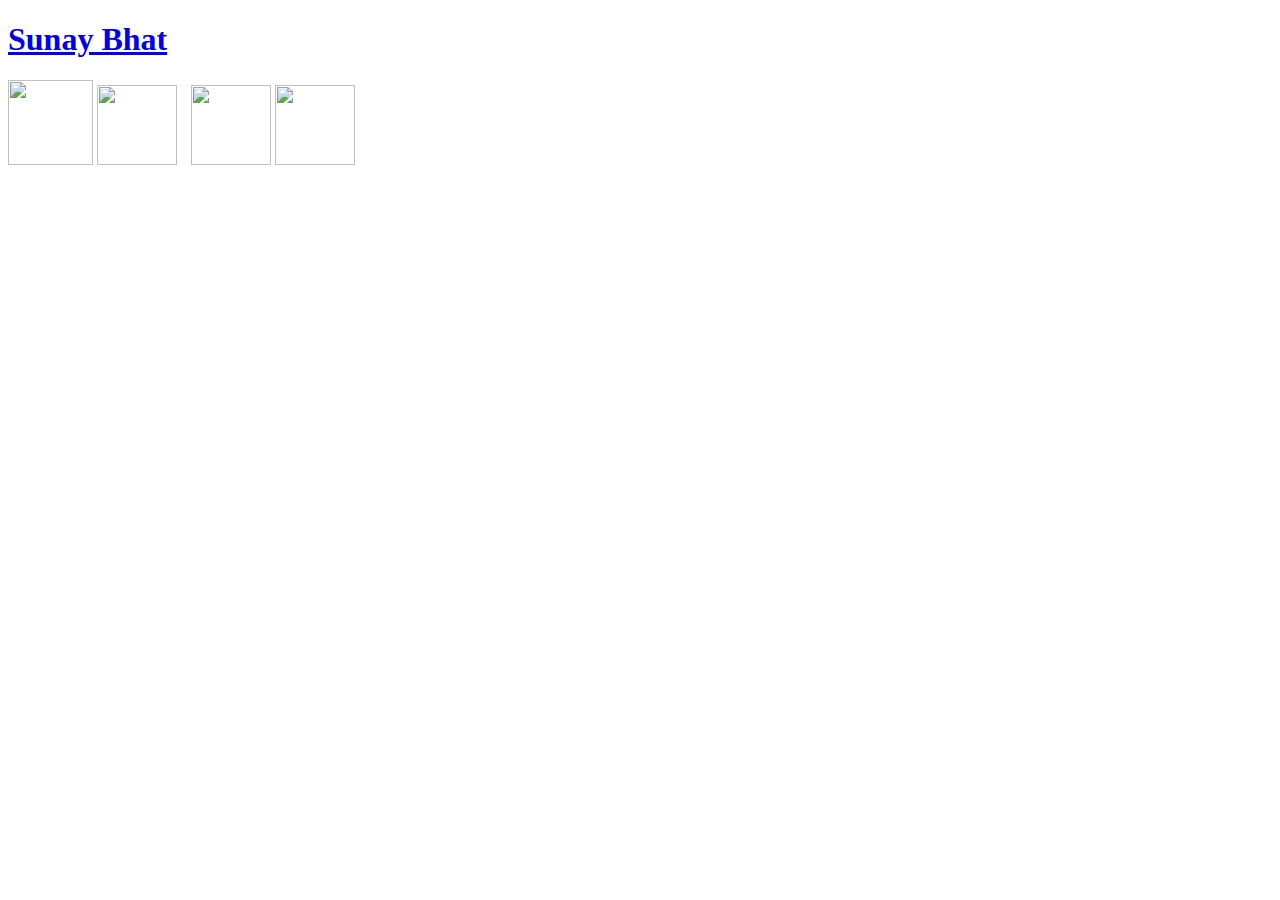
==== index.html @ 13b3fae1 "Remove RRR" ====
<!DOCTYPE html>
<html>
    <head>
        <title>Sunay G Bhat</title>
        <meta name="author" content="Sunay Bhat">
        <link href="style.css" rel="stylesheet" type="text/css" />
    </head>
    <body>
   		<div id="container">
        	<div id="circleHome">
		        <div id = "nameBox">
                    <h1><a id="name" href="#top">Sunay Bhat</a></h1>
                </div>
                <div id="iconBox">
    				<a class="icon" href="resume.pdf" title="Resume"><img src="resume_icon.png" width=85 height=85></a>
    				<a class="icon" href="mailto:sunaybhat1@gmail.com" title="Personal Email"><img src="email_icon.png" width=80 height=80 style="margin-right:10px"></a>
    				<a class="icon" href="https://www.linkedin.com/in/sunay-b-a578939b/" title="LinkedIn"><img src="linkedin_icon.png" width=80 height=80></a>
    				<a class="icon" href="https://www.facebook.com/sunay.bhat.7" title="Facebook"><img src="facebook_icon.png" width=80 height=80></a>
                </div>
			</div>
		</div>
    </body>
</html>
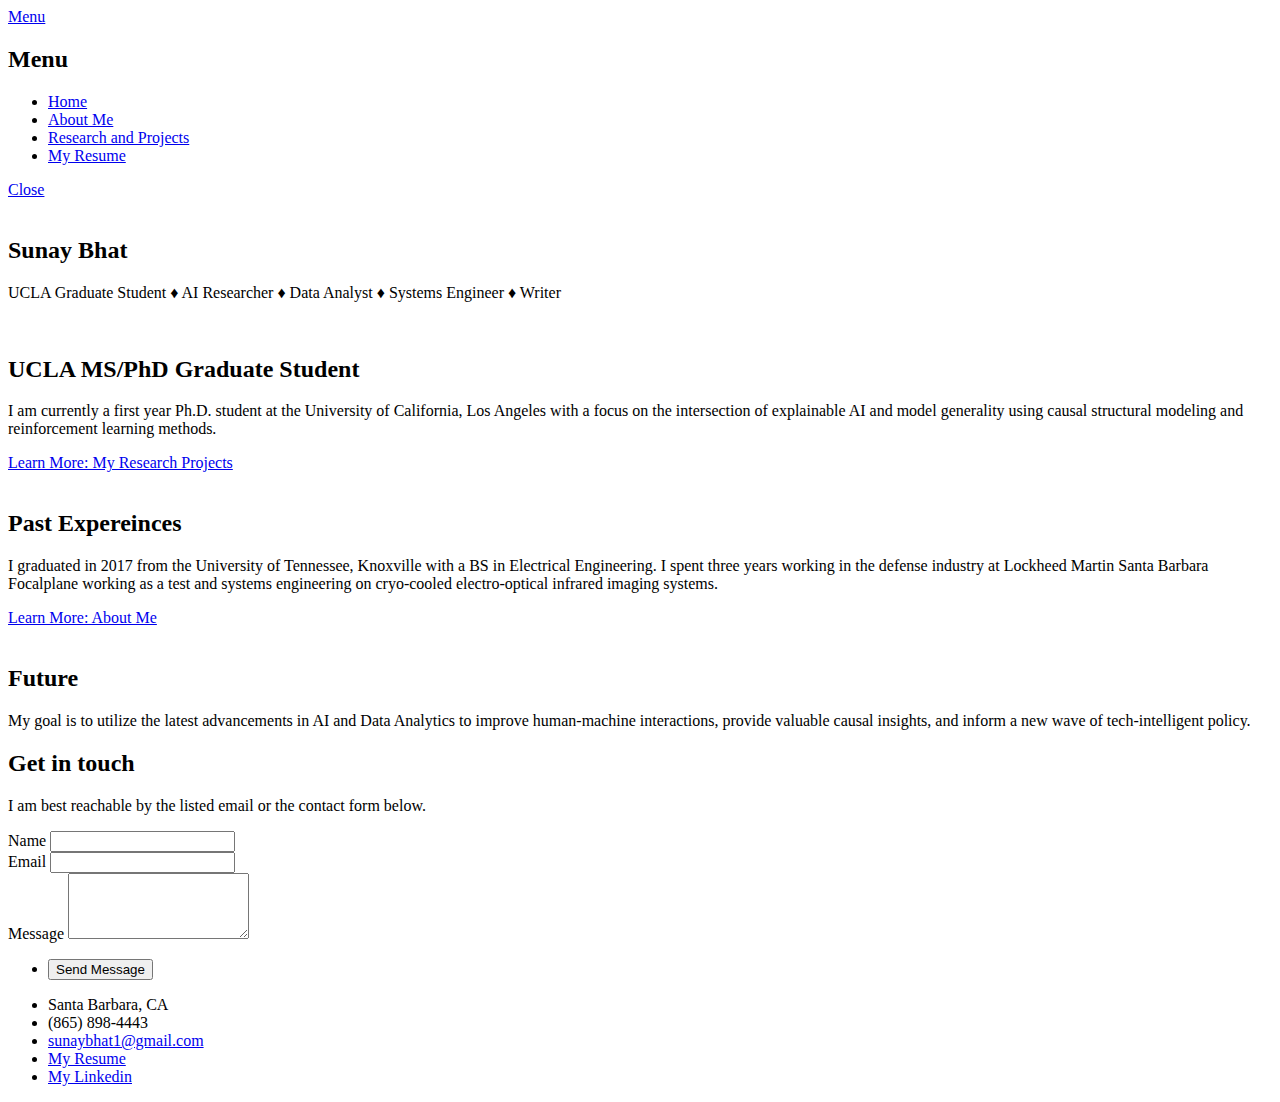
==== commit 712fcc7f: "Done with update for now" ====
--- a/index.html
+++ b/index.html
@@ -1,23 +1,135 @@
-<!DOCTYPE html>
-<html>
-    <head>
-        <title>Sunay G Bhat</title>
-        <meta name="author" content="Sunay Bhat">
-        <link href="style.css" rel="stylesheet" type="text/css" />
-    </head>
-    <body>
-   		<div id="container">
-        	<div id="circleHome">
-		        <div id = "nameBox">
-                    <h1><a id="name" href="#top">Sunay Bhat</a></h1>
-                </div>
-                <div id="iconBox">
-    				<a class="icon" href="resume.pdf" title="Resume"><img src="resume_icon.png" width=85 height=85></a>
-    				<a class="icon" href="mailto:sunaybhat1@gmail.com" title="Personal Email"><img src="email_icon.png" width=80 height=80 style="margin-right:10px"></a>
-    				<a class="icon" href="https://www.linkedin.com/in/sunay-b-a578939b/" title="LinkedIn"><img src="linkedin_icon.png" width=80 height=80></a>
-    				<a class="icon" href="https://www.facebook.com/sunay.bhat.7" title="Facebook"><img src="facebook_icon.png" width=80 height=80></a>
-                </div>
-			</div>
-		</div>
-    </body>
-</html>
+<!DOCTYPE HTML>
+<!--
+	Solid State by HTML5 UP
+	html5up.net | @ajlkn
+	Free for personal and commercial use under the CCA 3.0 license (html5up.net/license)
+-->
+<html>
+	<head>
+		<title>Sunay Bhat's Personal Website</title>
+		<meta charset="utf-8" />
+		<meta name="viewport" content="width=device-width, initial-scale=1, user-scalable=no" />
+		<link rel="stylesheet" href="assets/css/main.css" />
+		<noscript><link rel="stylesheet" href="assets/css/noscript.css" /></noscript>
+	</head>
+	<body class="is-preload">
+
+		<!-- Page Wrapper -->
+			<div id="page-wrapper">
+
+				<!-- Header -->
+					<header id="header">
+						<nav>
+							<a href="#menu">Menu</a>
+						</nav>
+					</header>
+
+				<!-- Menu -->
+					<nav id="menu">
+						<div class="inner">
+							<h2>Menu</h2>
+							<ul class="links">
+								<li><a href="index.html">Home</a></li>
+								<li><a href="about.html">About Me</a></li>
+								<li><a href="portfolio.html">Research and Projects</a></li>
+								<li><a href="./my_resume.pdf">My Resume</a></li>
+							</ul>
+							<a href="#" class="close">Close</a>
+						</div>
+					</nav>
+
+				<!-- Banner -->
+					<section id="banner">
+						<div class="inner">
+							<a class="image"><img src="images/Headshot.jpeg" style="width:50%;" alt="" /></a>
+							<h2>Sunay Bhat</h2>
+							<p>UCLA Graduate Student <span>&#9830;</span> AI Researcher <span>&#9830;</span> Data Analyst <span>&#9830;</span> Systems Engineer <span>&#9830;</span> Writer</p>
+						</div>
+					</section>
+
+				<!-- Wrapper -->
+					<section id="wrapper">
+
+						<!-- One -->
+							<section id="one" class="wrapper spotlight style1">
+								<div class="inner">
+									<a class="image"><img src="images/ucla.png" alt="" /></a>
+									<div class="content">
+										<h2 class="major">UCLA MS/PhD Graduate Student</h2>
+										<p> I am currently a first year Ph.D. student at the University of California, Los Angeles with a focus on the intersection of explainable AI and model generality using causal structural modeling and reinforcement learning methods.</p>
+										<a href="portfolio.html" class="about">Learn More: My Research Projects</a>
+									</div>
+								</div>
+							</section>
+
+						<!-- Two -->
+							<section id="two" class="wrapper alt spotlight style2">
+								<div class="inner">
+									<a class="image"><img src="images/past.png" alt="" /></a>
+									<div class="content">
+										<h2 class="major">Past Expereinces</h2>
+										<p>I graduated in 2017 from the University of Tennessee, Knoxville with a BS in Electrical Engineering. I spent three years working in the defense industry at Lockheed Martin Santa Barbara Focalplane working as a test and systems engineering on cryo-cooled electro-optical infrared imaging systems.</p>
+										<a href="about.html" class="about">Learn More: About Me</a>
+									</div>
+								</div>
+							</section>
+
+						<!-- Three -->
+							<section id="three" class="wrapper spotlight style3">
+								<div class="inner">
+									<a href="#" class="image"><img src="images/future.png" alt="" /></a>
+									<div class="content">
+										<h2 class="major">Future</h2>
+										<p>My goal is to utilize the latest advancements in AI and Data Analytics to improve human-machine interactions, provide valuable causal insights, and inform a new wave of tech-intelligent policy. </p>
+									</div>
+								</div>
+							</section>
+
+					</section>
+
+				<!-- Footer -->
+					<section id="footer">
+						<div class="inner">
+							<h2 class="major">Get in touch</h2>
+							<p>I am best reachable by the listed email or the contact form below.</p>
+							<form method="post" action="https://formspree.io/f/myyljlja">
+								<div class="fields">
+									<div class="field">
+										<label for="name">Name</label>
+										<input type="text" name="name" id="name" />
+									</div>
+									<div class="field">
+										<label for="email">Email</label>
+										<input type="email" name="email" id="email" />
+									</div>
+									<div class="field">
+										<label for="message">Message</label>
+										<textarea name="message" id="message" rows="4"></textarea>
+									</div>
+								</div>
+								<ul class="actions">
+									<li><input type="submit" value="Send Message" /></li>
+								</ul>
+							</form>
+							<ul class="contact">
+								<li class="icon solid fa-home">Santa Barbara, CA</li>
+								<li class="icon solid fa-phone">(865) 898-4443</li>
+								<li class="icon solid fa-envelope"><a href="mailto:sunaybhat1@gmail.com" title="Personal Email">sunaybhat1@gmail.com</a></li>
+								<li class="icon solid fa-file"><a href="./my_resume.pdf">My Resume</a></li>
+								<li class="icon solid fa-user"><a href="https://www.linkedin.com/in/sunay-b-a578939b/"> My Linkedin</a></li>
+							</ul>
+						</div>
+					</section>
+
+			</div>
+
+		<!-- Scripts -->
+			<script src="assets/js/jquery.min.js"></script>
+			<script src="assets/js/jquery.scrollex.min.js"></script>
+			<script src="assets/js/browser.min.js"></script>
+			<script src="assets/js/breakpoints.min.js"></script>
+			<script src="assets/js/util.js"></script>
+			<script src="assets/js/main.js"></script>
+
+	</body>
+</html>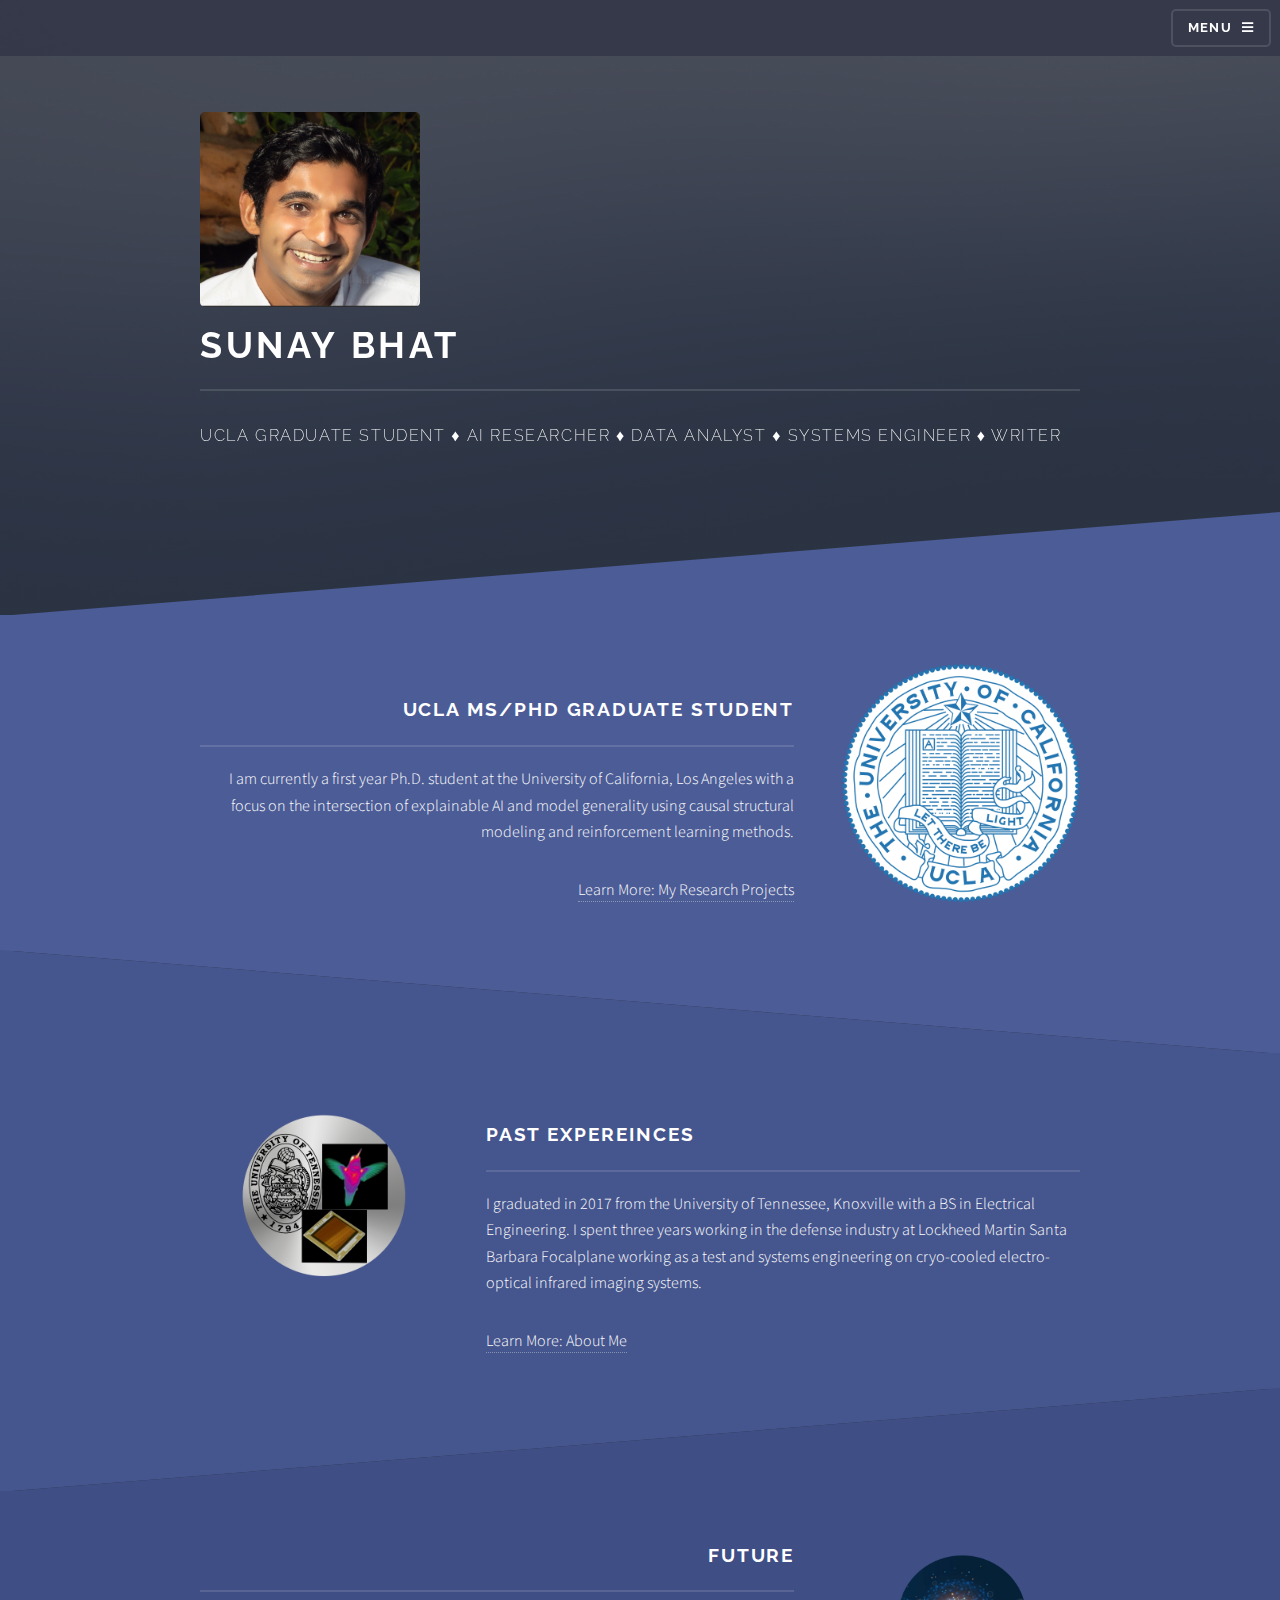
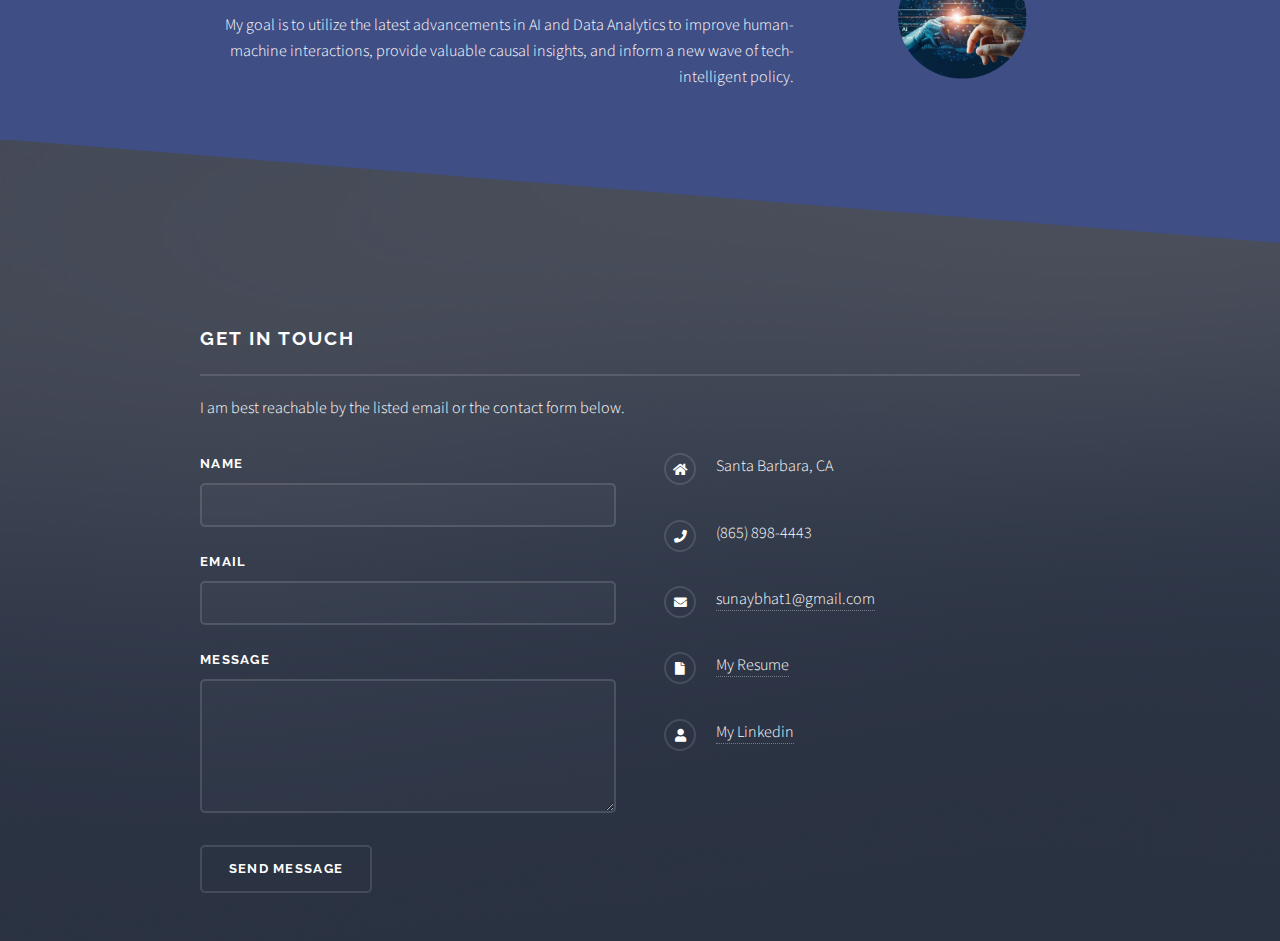
==== commit 7181b0cf: "New pic" ====
--- a/index.html
+++ b/index.html
@@ -41,7 +41,7 @@
 				<!-- Banner -->
 					<section id="banner">
 						<div class="inner">
-							<a class="image"><img src="images/Headshot.jpeg" style="width:50%;" alt="" /></a>
+							<a class="image"><img src="images/profile.jpeg" style="width:25%;" alt="" /></a>
 							<h2>Sunay Bhat</h2>
 							<p>UCLA Graduate Student <span>&#9830;</span> AI Researcher <span>&#9830;</span> Data Analyst <span>&#9830;</span> Systems Engineer <span>&#9830;</span> Writer</p>
 						</div>
--- a/assets/css/main.css
+++ b/assets/css/main.css
@@ -0,0 +1,4156 @@
+@import url(fontawesome-all.min.css);
+@import url("https://fonts.googleapis.com/css?family=Raleway:200,700|Source+Sans+Pro:300,600,300italic,600italic");
+
+/*
+	Solid State by HTML5 UP
+	html5up.net | @ajlkn
+	Free for personal and commercial use under the CCA 3.0 license (html5up.net/license)
+*/
+
+html, body, div, span, applet, object,
+iframe, h1, h2, h3, h4, h5, h6, p, blockquote,
+pre, a, abbr, acronym, address, big, cite,
+code, del, dfn, em, img, ins, kbd, q, s, samp,
+small, strike, strong, sub, sup, tt, var, b,
+u, i, center, dl, dt, dd, ol, ul, li, fieldset,
+form, label, legend, table, caption, tbody,
+tfoot, thead, tr, th, td, article, aside,
+canvas, details, embed, figure, figcaption,
+footer, header, hgroup, menu, nav, output, ruby,
+section, summary, time, mark, audio, video {
+	margin: 0;
+	padding: 0;
+	border: 0;
+	font-size: 100%;
+	font: inherit;
+	vertical-align: baseline;}
+
+article, aside, details, figcaption, figure,
+footer, header, hgroup, menu, nav, section {
+	display: block;}
+
+body {
+	line-height: 1;
+}
+
+ol, ul {
+	list-style: none;
+}
+
+blockquote, q {
+	quotes: none;
+}
+
+	blockquote:before, blockquote:after, q:before, q:after {
+		content: '';
+		content: none;
+	}
+
+table {
+	border-collapse: collapse;
+	border-spacing: 0;
+}
+
+body {
+	-webkit-text-size-adjust: none;
+}
+
+mark {
+	background-color: transparent;
+	color: inherit;
+}
+
+input::-moz-focus-inner {
+	border: 0;
+	padding: 0;
+}
+
+input, select, textarea {
+	-moz-appearance: none;
+	-webkit-appearance: none;
+	-ms-appearance: none;
+	appearance: none;
+}
+
+/* Basic */
+
+	@-ms-viewport {
+		width: device-width;
+	}
+
+	body {
+		-ms-overflow-style: scrollbar;
+	}
+
+	@media screen and (max-width: 480px) {
+
+		html, body {
+			min-width: 320px;
+		}
+
+	}
+
+	html {
+		box-sizing: border-box;
+	}
+
+	*, *:before, *:after {
+		box-sizing: inherit;
+	}
+
+	body {
+		background-color: #2e3141;
+		background-image: linear-gradient(to top, rgba(46, 49, 65, 0.8), rgba(46, 49, 65, 0.8)), url("../../images/bg.jpg");
+		background-size: auto,+ cover;
+		background-attachment: fixed,+ fixed;
+		background-position: center,+ center;
+	}
+
+		body.is-preload *, body.is-preload *:before, body.is-preload *:after {
+			-moz-animation: none !important;
+			-webkit-animation: none !important;
+			-ms-animation: none !important;
+			animation: none !important;
+			-moz-transition: none !important;
+			-webkit-transition: none !important;
+			-ms-transition: none !important;
+			transition: none !important;
+		}
+
+/* Type */
+
+	body, input, select, textarea {
+		color: #ffffff;
+		font-family: "Source Sans Pro", Helvetica, sans-serif;
+		font-size: 16.5pt;
+		font-weight: 300;
+		line-height: 1.65;
+	}
+
+		@media screen and (max-width: 1680px) {
+
+			body, input, select, textarea {
+				font-size: 13pt;
+			}
+
+		}
+
+		@media screen and (max-width: 1280px) {
+
+			body, input, select, textarea {
+				font-size: 12pt;
+			}
+
+		}
+
+		@media screen and (max-width: 980px) {
+
+			body, input, select, textarea {
+				font-size: 12pt;
+			}
+
+		}
+
+		@media screen and (max-width: 736px) {
+
+			body, input, select, textarea {
+				font-size: 12pt;
+			}
+
+		}
+
+		@media screen and (max-width: 480px) {
+
+			body, input, select, textarea {
+				font-size: 12pt;
+			}
+
+		}
+
+	a {
+		-moz-transition: color 0.2s ease-in-out, border-bottom-color 0.2s ease-in-out;
+		-webkit-transition: color 0.2s ease-in-out, border-bottom-color 0.2s ease-in-out;
+		-ms-transition: color 0.2s ease-in-out, border-bottom-color 0.2s ease-in-out;
+		transition: color 0.2s ease-in-out, border-bottom-color 0.2s ease-in-out;
+		border-bottom: dotted 1px rgba(255, 255, 255, 0.35);
+		color: #ffffff;
+		text-decoration: none;
+	}
+
+		a:hover {
+			border-bottom-color: transparent;
+			color: #ffffff !important;
+		}
+
+		a.special:not(.button) {
+			text-decoration: none;
+			border-bottom: 0;
+			display: block;
+			font-family: Raleway, Helvetica, sans-serif;
+			font-size: 0.8em;
+			font-weight: 700;
+			letter-spacing: 0.1em;
+			margin: 0 0 2em 0;
+			text-transform: uppercase;
+		}
+
+			a.special:not(.button):before {
+				-moz-osx-font-smoothing: grayscale;
+				-webkit-font-smoothing: antialiased;
+				display: inline-block;
+				font-style: normal;
+				font-variant: normal;
+				text-rendering: auto;
+				line-height: 1;
+				text-transform: none !important;
+				font-family: 'Font Awesome 5 Free';
+				font-weight: 900;
+			}
+
+			a.special:not(.button):before {
+				-moz-transition: background-color 0.2s ease-in-out;
+				-webkit-transition: background-color 0.2s ease-in-out;
+				-ms-transition: background-color 0.2s ease-in-out;
+				transition: background-color 0.2s ease-in-out;
+				border-radius: 100%;
+				border: solid 2px rgba(255, 255, 255, 0.125);
+				content: '\f105';
+				display: inline-block;
+				font-size: 1.25em;
+				height: 2em;
+				line-height: 1.75em;
+				margin-right: 0.85em;
+				text-align: center;
+				text-indent: 0.15em;
+				vertical-align: middle;
+				width: 2em;
+			}
+
+			a.special:not(.button):hover:before {
+				background-color: rgba(255, 255, 255, 0.025);
+			}
+
+			a.special:not(.button):active:before {
+				background-color: rgba(255, 255, 255, 0.075);
+			}
+
+	strong, b {
+		color: #ffffff;
+		font-weight: 600;
+	}
+
+	em, i {
+		font-style: italic;
+	}
+
+	p {
+		margin: 0 0 2em 0;
+	}
+
+	h1, h2, h3, h4, h5, h6 {
+		color: #ffffff;
+		font-family: Raleway, Helvetica, sans-serif;
+		font-weight: 700;
+		letter-spacing: 0.1em;
+		margin: 0 0 1em 0;
+		text-transform: uppercase;
+	}
+
+		h1 a, h2 a, h3 a, h4 a, h5 a, h6 a {
+			color: inherit;
+			text-decoration: none;
+			border-bottom: 0;
+		}
+
+		h1 span, h2 span, h3 span, h4 span, h5 span, h6 span {
+			font-weight: 200;
+		}
+
+		h1.major, h2.major, h3.major, h4.major, h5.major, h6.major {
+			padding-bottom: 1em;
+			border-bottom: solid 2px rgba(255, 255, 255, 0.125);
+		}
+
+	h2 {
+		font-size: 1.2em;
+	}
+
+	h3 {
+		font-size: 0.9em;
+	}
+
+	h4 {
+		font-size: 0.7em;
+	}
+
+	h5 {
+		font-size: 0.7em;
+	}
+
+	h6 {
+		font-size: 0.7em;
+	}
+
+	@media screen and (max-width: 736px) {
+
+		h2 {
+			font-size: 1em;
+		}
+
+		h3 {
+			font-size: 0.8em;
+		}
+
+	}
+
+	sub {
+		font-size: 0.8em;
+		position: relative;
+		top: 0.5em;
+	}
+
+	sup {
+		font-size: 0.8em;
+		position: relative;
+		top: -0.5em;
+	}
+
+	blockquote {
+		border-left: solid 4px rgba(255, 255, 255, 0.125);
+		font-style: italic;
+		margin: 0 0 2em 0;
+		padding: 0.5em 0 0.5em 2em;
+	}
+
+	code {
+		background: rgba(255, 255, 255, 0.025);
+		border-radius: 5px;
+		border: solid 2px rgba(255, 255, 255, 0.125);
+		font-family: "Courier New", monospace;
+		font-size: 0.9em;
+		margin: 0 0.25em;
+		padding: 0.25em 0.65em;
+	}
+
+	pre {
+		-webkit-overflow-scrolling: touch;
+		font-family: "Courier New", monospace;
+		font-size: 0.9em;
+		margin: 0 0 2em 0;
+	}
+
+		pre code {
+			display: block;
+			line-height: 1.75em;
+			padding: 1em 1.5em;
+			overflow-x: auto;
+		}
+
+	hr {
+		border: 0;
+		border-bottom: solid 2px rgba(255, 255, 255, 0.125);
+		margin: 2.5em 0;
+	}
+
+		hr.major {
+			margin: 4em 0;
+		}
+
+	.align-left {
+		text-align: left;
+	}
+
+	.align-center {
+		text-align: center;
+	}
+
+	.align-right {
+		text-align: right;
+	}
+
+/* Row */
+
+	.row {
+		display: flex;
+		flex-wrap: wrap;
+		box-sizing: border-box;
+		align-items: stretch;
+	}
+
+		.row > * {
+			box-sizing: border-box;
+		}
+
+		.row.gtr-uniform > * > :last-child {
+			margin-bottom: 0;
+		}
+
+		.row.aln-left {
+			justify-content: flex-start;
+		}
+
+		.row.aln-center {
+			justify-content: center;
+		}
+
+		.row.aln-right {
+			justify-content: flex-end;
+		}
+
+		.row.aln-top {
+			align-items: flex-start;
+		}
+
+		.row.aln-middle {
+			align-items: center;
+		}
+
+		.row.aln-bottom {
+			align-items: flex-end;
+		}
+
+		.row > .imp {
+			order: -1;
+		}
+
+		.row > .col-1 {
+			width: 8.33333%;
+		}
+
+		.row > .off-1 {
+			margin-left: 8.33333%;
+		}
+
+		.row > .col-2 {
+			width: 16.66667%;
+		}
+
+		.row > .off-2 {
+			margin-left: 16.66667%;
+		}
+
+		.row > .col-3 {
+			width: 25%;
+		}
+
+		.row > .off-3 {
+			margin-left: 25%;
+		}
+
+		.row > .col-4 {
+			width: 33.33333%;
+		}
+
+		.row > .off-4 {
+			margin-left: 33.33333%;
+		}
+
+		.row > .col-5 {
+			width: 41.66667%;
+		}
+
+		.row > .off-5 {
+			margin-left: 41.66667%;
+		}
+
+		.row > .col-6 {
+			width: 50%;
+		}
+
+		.row > .off-6 {
+			margin-left: 50%;
+		}
+
+		.row > .col-7 {
+			width: 58.33333%;
+		}
+
+		.row > .off-7 {
+			margin-left: 58.33333%;
+		}
+
+		.row > .col-8 {
+			width: 66.66667%;
+		}
+
+		.row > .off-8 {
+			margin-left: 66.66667%;
+		}
+
+		.row > .col-9 {
+			width: 75%;
+		}
+
+		.row > .off-9 {
+			margin-left: 75%;
+		}
+
+		.row > .col-10 {
+			width: 83.33333%;
+		}
+
+		.row > .off-10 {
+			margin-left: 83.33333%;
+		}
+
+		.row > .col-11 {
+			width: 91.66667%;
+		}
+
+		.row > .off-11 {
+			margin-left: 91.66667%;
+		}
+
+		.row > .col-12 {
+			width: 100%;
+		}
+
+		.row > .off-12 {
+			margin-left: 100%;
+		}
+
+		.row.gtr-0 {
+			margin-top: 0;
+			margin-left: 0em;
+		}
+
+			.row.gtr-0 > * {
+				padding: 0 0 0 0em;
+			}
+
+			.row.gtr-0.gtr-uniform {
+				margin-top: 0em;
+			}
+
+				.row.gtr-0.gtr-uniform > * {
+					padding-top: 0em;
+				}
+
+		.row.gtr-25 {
+			margin-top: 0;
+			margin-left: -0.4375em;
+		}
+
+			.row.gtr-25 > * {
+				padding: 0 0 0 0.4375em;
+			}
+
+			.row.gtr-25.gtr-uniform {
+				margin-top: -0.4375em;
+			}
+
+				.row.gtr-25.gtr-uniform > * {
+					padding-top: 0.4375em;
+				}
+
+		.row.gtr-50 {
+			margin-top: 0;
+			margin-left: -0.875em;
+		}
+
+			.row.gtr-50 > * {
+				padding: 0 0 0 0.875em;
+			}
+
+			.row.gtr-50.gtr-uniform {
+				margin-top: -0.875em;
+			}
+
+				.row.gtr-50.gtr-uniform > * {
+					padding-top: 0.875em;
+				}
+
+		.row {
+			margin-top: 0;
+			margin-left: -1.75em;
+		}
+
+			.row > * {
+				padding: 0 0 0 1.75em;
+			}
+
+			.row.gtr-uniform {
+				margin-top: -1.75em;
+			}
+
+				.row.gtr-uniform > * {
+					padding-top: 1.75em;
+				}
+
+		.row.gtr-150 {
+			margin-top: 0;
+			margin-left: -2.625em;
+		}
+
+			.row.gtr-150 > * {
+				padding: 0 0 0 2.625em;
+			}
+
+			.row.gtr-150.gtr-uniform {
+				margin-top: -2.625em;
+			}
+
+				.row.gtr-150.gtr-uniform > * {
+					padding-top: 2.625em;
+				}
+
+		.row.gtr-200 {
+			margin-top: 0;
+			margin-left: -3.5em;
+		}
+
+			.row.gtr-200 > * {
+				padding: 0 0 0 3.5em;
+			}
+
+			.row.gtr-200.gtr-uniform {
+				margin-top: -3.5em;
+			}
+
+				.row.gtr-200.gtr-uniform > * {
+					padding-top: 3.5em;
+				}
+
+		@media screen and (max-width: 1680px) {
+
+			.row {
+				display: flex;
+				flex-wrap: wrap;
+				box-sizing: border-box;
+				align-items: stretch;
+			}
+
+				.row > * {
+					box-sizing: border-box;
+				}
+
+				.row.gtr-uniform > * > :last-child {
+					margin-bottom: 0;
+				}
+
+				.row.aln-left {
+					justify-content: flex-start;
+				}
+
+				.row.aln-center {
+					justify-content: center;
+				}
+
+				.row.aln-right {
+					justify-content: flex-end;
+				}
+
+				.row.aln-top {
+					align-items: flex-start;
+				}
+
+				.row.aln-middle {
+					align-items: center;
+				}
+
+				.row.aln-bottom {
+					align-items: flex-end;
+				}
+
+				.row > .imp-xlarge {
+					order: -1;
+				}
+
+				.row > .col-1-xlarge {
+					width: 8.33333%;
+				}
+
+				.row > .off-1-xlarge {
+					margin-left: 8.33333%;
+				}
+
+				.row > .col-2-xlarge {
+					width: 16.66667%;
+				}
+
+				.row > .off-2-xlarge {
+					margin-left: 16.66667%;
+				}
+
+				.row > .col-3-xlarge {
+					width: 25%;
+				}
+
+				.row > .off-3-xlarge {
+					margin-left: 25%;
+				}
+
+				.row > .col-4-xlarge {
+					width: 33.33333%;
+				}
+
+				.row > .off-4-xlarge {
+					margin-left: 33.33333%;
+				}
+
+				.row > .col-5-xlarge {
+					width: 41.66667%;
+				}
+
+				.row > .off-5-xlarge {
+					margin-left: 41.66667%;
+				}
+
+				.row > .col-6-xlarge {
+					width: 50%;
+				}
+
+				.row > .off-6-xlarge {
+					margin-left: 50%;
+				}
+
+				.row > .col-7-xlarge {
+					width: 58.33333%;
+				}
+
+				.row > .off-7-xlarge {
+					margin-left: 58.33333%;
+				}
+
+				.row > .col-8-xlarge {
+					width: 66.66667%;
+				}
+
+				.row > .off-8-xlarge {
+					margin-left: 66.66667%;
+				}
+
+				.row > .col-9-xlarge {
+					width: 75%;
+				}
+
+				.row > .off-9-xlarge {
+					margin-left: 75%;
+				}
+
+				.row > .col-10-xlarge {
+					width: 83.33333%;
+				}
+
+				.row > .off-10-xlarge {
+					margin-left: 83.33333%;
+				}
+
+				.row > .col-11-xlarge {
+					width: 91.66667%;
+				}
+
+				.row > .off-11-xlarge {
+					margin-left: 91.66667%;
+				}
+
+				.row > .col-12-xlarge {
+					width: 100%;
+				}
+
+				.row > .off-12-xlarge {
+					margin-left: 100%;
+				}
+
+				.row.gtr-0 {
+					margin-top: 0;
+					margin-left: 0em;
+				}
+
+					.row.gtr-0 > * {
+						padding: 0 0 0 0em;
+					}
+
+					.row.gtr-0.gtr-uniform {
+						margin-top: 0em;
+					}
+
+						.row.gtr-0.gtr-uniform > * {
+							padding-top: 0em;
+						}
+
+				.row.gtr-25 {
+					margin-top: 0;
+					margin-left: -0.4375em;
+				}
+
+					.row.gtr-25 > * {
+						padding: 0 0 0 0.4375em;
+					}
+
+					.row.gtr-25.gtr-uniform {
+						margin-top: -0.4375em;
+					}
+
+						.row.gtr-25.gtr-uniform > * {
+							padding-top: 0.4375em;
+						}
+
+				.row.gtr-50 {
+					margin-top: 0;
+					margin-left: -0.875em;
+				}
+
+					.row.gtr-50 > * {
+						padding: 0 0 0 0.875em;
+					}
+
+					.row.gtr-50.gtr-uniform {
+						margin-top: -0.875em;
+					}
+
+						.row.gtr-50.gtr-uniform > * {
+							padding-top: 0.875em;
+						}
+
+				.row {
+					margin-top: 0;
+					margin-left: -1.75em;
+				}
+
+					.row > * {
+						padding: 0 0 0 1.75em;
+					}
+
+					.row.gtr-uniform {
+						margin-top: -1.75em;
+					}
+
+						.row.gtr-uniform > * {
+							padding-top: 1.75em;
+						}
+
+				.row.gtr-150 {
+					margin-top: 0;
+					margin-left: -2.625em;
+				}
+
+					.row.gtr-150 > * {
+						padding: 0 0 0 2.625em;
+					}
+
+					.row.gtr-150.gtr-uniform {
+						margin-top: -2.625em;
+					}
+
+						.row.gtr-150.gtr-uniform > * {
+							padding-top: 2.625em;
+						}
+
+				.row.gtr-200 {
+					margin-top: 0;
+					margin-left: -3.5em;
+				}
+
+					.row.gtr-200 > * {
+						padding: 0 0 0 3.5em;
+					}
+
+					.row.gtr-200.gtr-uniform {
+						margin-top: -3.5em;
+					}
+
+						.row.gtr-200.gtr-uniform > * {
+							padding-top: 3.5em;
+						}
+
+		}
+
+		@media screen and (max-width: 1280px) {
+
+			.row {
+				display: flex;
+				flex-wrap: wrap;
+				box-sizing: border-box;
+				align-items: stretch;
+			}
+
+				.row > * {
+					box-sizing: border-box;
+				}
+
+				.row.gtr-uniform > * > :last-child {
+					margin-bottom: 0;
+				}
+
+				.row.aln-left {
+					justify-content: flex-start;
+				}
+
+				.row.aln-center {
+					justify-content: center;
+				}
+
+				.row.aln-right {
+					justify-content: flex-end;
+				}
+
+				.row.aln-top {
+					align-items: flex-start;
+				}
+
+				.row.aln-middle {
+					align-items: center;
+				}
+
+				.row.aln-bottom {
+					align-items: flex-end;
+				}
+
+				.row > .imp-large {
+					order: -1;
+				}
+
+				.row > .col-1-large {
+					width: 8.33333%;
+				}
+
+				.row > .off-1-large {
+					margin-left: 8.33333%;
+				}
+
+				.row > .col-2-large {
+					width: 16.66667%;
+				}
+
+				.row > .off-2-large {
+					margin-left: 16.66667%;
+				}
+
+				.row > .col-3-large {
+					width: 25%;
+				}
+
+				.row > .off-3-large {
+					margin-left: 25%;
+				}
+
+				.row > .col-4-large {
+					width: 33.33333%;
+				}
+
+				.row > .off-4-large {
+					margin-left: 33.33333%;
+				}
+
+				.row > .col-5-large {
+					width: 41.66667%;
+				}
+
+				.row > .off-5-large {
+					margin-left: 41.66667%;
+				}
+
+				.row > .col-6-large {
+					width: 50%;
+				}
+
+				.row > .off-6-large {
+					margin-left: 50%;
+				}
+
+				.row > .col-7-large {
+					width: 58.33333%;
+				}
+
+				.row > .off-7-large {
+					margin-left: 58.33333%;
+				}
+
+				.row > .col-8-large {
+					width: 66.66667%;
+				}
+
+				.row > .off-8-large {
+					margin-left: 66.66667%;
+				}
+
+				.row > .col-9-large {
+					width: 75%;
+				}
+
+				.row > .off-9-large {
+					margin-left: 75%;
+				}
+
+				.row > .col-10-large {
+					width: 83.33333%;
+				}
+
+				.row > .off-10-large {
+					margin-left: 83.33333%;
+				}
+
+				.row > .col-11-large {
+					width: 91.66667%;
+				}
+
+				.row > .off-11-large {
+					margin-left: 91.66667%;
+				}
+
+				.row > .col-12-large {
+					width: 100%;
+				}
+
+				.row > .off-12-large {
+					margin-left: 100%;
+				}
+
+				.row.gtr-0 {
+					margin-top: 0;
+					margin-left: 0em;
+				}
+
+					.row.gtr-0 > * {
+						padding: 0 0 0 0em;
+					}
+
+					.row.gtr-0.gtr-uniform {
+						margin-top: 0em;
+					}
+
+						.row.gtr-0.gtr-uniform > * {
+							padding-top: 0em;
+						}
+
+				.row.gtr-25 {
+					margin-top: 0;
+					margin-left: -0.4375em;
+				}
+
+					.row.gtr-25 > * {
+						padding: 0 0 0 0.4375em;
+					}
+
+					.row.gtr-25.gtr-uniform {
+						margin-top: -0.4375em;
+					}
+
+						.row.gtr-25.gtr-uniform > * {
+							padding-top: 0.4375em;
+						}
+
+				.row.gtr-50 {
+					margin-top: 0;
+					margin-left: -0.875em;
+				}
+
+					.row.gtr-50 > * {
+						padding: 0 0 0 0.875em;
+					}
+
+					.row.gtr-50.gtr-uniform {
+						margin-top: -0.875em;
+					}
+
+						.row.gtr-50.gtr-uniform > * {
+							padding-top: 0.875em;
+						}
+
+				.row {
+					margin-top: 0;
+					margin-left: -1.75em;
+				}
+
+					.row > * {
+						padding: 0 0 0 1.75em;
+					}
+
+					.row.gtr-uniform {
+						margin-top: -1.75em;
+					}
+
+						.row.gtr-uniform > * {
+							padding-top: 1.75em;
+						}
+
+				.row.gtr-150 {
+					margin-top: 0;
+					margin-left: -2.625em;
+				}
+
+					.row.gtr-150 > * {
+						padding: 0 0 0 2.625em;
+					}
+
+					.row.gtr-150.gtr-uniform {
+						margin-top: -2.625em;
+					}
+
+						.row.gtr-150.gtr-uniform > * {
+							padding-top: 2.625em;
+						}
+
+				.row.gtr-200 {
+					margin-top: 0;
+					margin-left: -3.5em;
+				}
+
+					.row.gtr-200 > * {
+						padding: 0 0 0 3.5em;
+					}
+
+					.row.gtr-200.gtr-uniform {
+						margin-top: -3.5em;
+					}
+
+						.row.gtr-200.gtr-uniform > * {
+							padding-top: 3.5em;
+						}
+
+		}
+
+		@media screen and (max-width: 980px) {
+
+			.row {
+				display: flex;
+				flex-wrap: wrap;
+				box-sizing: border-box;
+				align-items: stretch;
+			}
+
+				.row > * {
+					box-sizing: border-box;
+				}
+
+				.row.gtr-uniform > * > :last-child {
+					margin-bottom: 0;
+				}
+
+				.row.aln-left {
+					justify-content: flex-start;
+				}
+
+				.row.aln-center {
+					justify-content: center;
+				}
+
+				.row.aln-right {
+					justify-content: flex-end;
+				}
+
+				.row.aln-top {
+					align-items: flex-start;
+				}
+
+				.row.aln-middle {
+					align-items: center;
+				}
+
+				.row.aln-bottom {
+					align-items: flex-end;
+				}
+
+				.row > .imp-medium {
+					order: -1;
+				}
+
+				.row > .col-1-medium {
+					width: 8.33333%;
+				}
+
+				.row > .off-1-medium {
+					margin-left: 8.33333%;
+				}
+
+				.row > .col-2-medium {
+					width: 16.66667%;
+				}
+
+				.row > .off-2-medium {
+					margin-left: 16.66667%;
+				}
+
+				.row > .col-3-medium {
+					width: 25%;
+				}
+
+				.row > .off-3-medium {
+					margin-left: 25%;
+				}
+
+				.row > .col-4-medium {
+					width: 33.33333%;
+				}
+
+				.row > .off-4-medium {
+					margin-left: 33.33333%;
+				}
+
+				.row > .col-5-medium {
+					width: 41.66667%;
+				}
+
+				.row > .off-5-medium {
+					margin-left: 41.66667%;
+				}
+
+				.row > .col-6-medium {
+					width: 50%;
+				}
+
+				.row > .off-6-medium {
+					margin-left: 50%;
+				}
+
+				.row > .col-7-medium {
+					width: 58.33333%;
+				}
+
+				.row > .off-7-medium {
+					margin-left: 58.33333%;
+				}
+
+				.row > .col-8-medium {
+					width: 66.66667%;
+				}
+
+				.row > .off-8-medium {
+					margin-left: 66.66667%;
+				}
+
+				.row > .col-9-medium {
+					width: 75%;
+				}
+
+				.row > .off-9-medium {
+					margin-left: 75%;
+				}
+
+				.row > .col-10-medium {
+					width: 83.33333%;
+				}
+
+				.row > .off-10-medium {
+					margin-left: 83.33333%;
+				}
+
+				.row > .col-11-medium {
+					width: 91.66667%;
+				}
+
+				.row > .off-11-medium {
+					margin-left: 91.66667%;
+				}
+
+				.row > .col-12-medium {
+					width: 100%;
+				}
+
+				.row > .off-12-medium {
+					margin-left: 100%;
+				}
+
+				.row.gtr-0 {
+					margin-top: 0;
+					margin-left: 0em;
+				}
+
+					.row.gtr-0 > * {
+						padding: 0 0 0 0em;
+					}
+
+					.row.gtr-0.gtr-uniform {
+						margin-top: 0em;
+					}
+
+						.row.gtr-0.gtr-uniform > * {
+							padding-top: 0em;
+						}
+
+				.row.gtr-25 {
+					margin-top: 0;
+					margin-left: -0.4375em;
+				}
+
+					.row.gtr-25 > * {
+						padding: 0 0 0 0.4375em;
+					}
+
+					.row.gtr-25.gtr-uniform {
+						margin-top: -0.4375em;
+					}
+
+						.row.gtr-25.gtr-uniform > * {
+							padding-top: 0.4375em;
+						}
+
+				.row.gtr-50 {
+					margin-top: 0;
+					margin-left: -0.875em;
+				}
+
+					.row.gtr-50 > * {
+						padding: 0 0 0 0.875em;
+					}
+
+					.row.gtr-50.gtr-uniform {
+						margin-top: -0.875em;
+					}
+
+						.row.gtr-50.gtr-uniform > * {
+							padding-top: 0.875em;
+						}
+
+				.row {
+					margin-top: 0;
+					margin-left: -1.75em;
+				}
+
+					.row > * {
+						padding: 0 0 0 1.75em;
+					}
+
+					.row.gtr-uniform {
+						margin-top: -1.75em;
+					}
+
+						.row.gtr-uniform > * {
+							padding-top: 1.75em;
+						}
+
+				.row.gtr-150 {
+					margin-top: 0;
+					margin-left: -2.625em;
+				}
+
+					.row.gtr-150 > * {
+						padding: 0 0 0 2.625em;
+					}
+
+					.row.gtr-150.gtr-uniform {
+						margin-top: -2.625em;
+					}
+
+						.row.gtr-150.gtr-uniform > * {
+							padding-top: 2.625em;
+						}
+
+				.row.gtr-200 {
+					margin-top: 0;
+					margin-left: -3.5em;
+				}
+
+					.row.gtr-200 > * {
+						padding: 0 0 0 3.5em;
+					}
+
+					.row.gtr-200.gtr-uniform {
+						margin-top: -3.5em;
+					}
+
+						.row.gtr-200.gtr-uniform > * {
+							padding-top: 3.5em;
+						}
+
+		}
+
+		@media screen and (max-width: 736px) {
+
+			.row {
+				display: flex;
+				flex-wrap: wrap;
+				box-sizing: border-box;
+				align-items: stretch;
+			}
+
+				.row > * {
+					box-sizing: border-box;
+				}
+
+				.row.gtr-uniform > * > :last-child {
+					margin-bottom: 0;
+				}
+
+				.row.aln-left {
+					justify-content: flex-start;
+				}
+
+				.row.aln-center {
+					justify-content: center;
+				}
+
+				.row.aln-right {
+					justify-content: flex-end;
+				}
+
+				.row.aln-top {
+					align-items: flex-start;
+				}
+
+				.row.aln-middle {
+					align-items: center;
+				}
+
+				.row.aln-bottom {
+					align-items: flex-end;
+				}
+
+				.row > .imp-small {
+					order: -1;
+				}
+
+				.row > .col-1-small {
+					width: 8.33333%;
+				}
+
+				.row > .off-1-small {
+					margin-left: 8.33333%;
+				}
+
+				.row > .col-2-small {
+					width: 16.66667%;
+				}
+
+				.row > .off-2-small {
+					margin-left: 16.66667%;
+				}
+
+				.row > .col-3-small {
+					width: 25%;
+				}
+
+				.row > .off-3-small {
+					margin-left: 25%;
+				}
+
+				.row > .col-4-small {
+					width: 33.33333%;
+				}
+
+				.row > .off-4-small {
+					margin-left: 33.33333%;
+				}
+
+				.row > .col-5-small {
+					width: 41.66667%;
+				}
+
+				.row > .off-5-small {
+					margin-left: 41.66667%;
+				}
+
+				.row > .col-6-small {
+					width: 50%;
+				}
+
+				.row > .off-6-small {
+					margin-left: 50%;
+				}
+
+				.row > .col-7-small {
+					width: 58.33333%;
+				}
+
+				.row > .off-7-small {
+					margin-left: 58.33333%;
+				}
+
+				.row > .col-8-small {
+					width: 66.66667%;
+				}
+
+				.row > .off-8-small {
+					margin-left: 66.66667%;
+				}
+
+				.row > .col-9-small {
+					width: 75%;
+				}
+
+				.row > .off-9-small {
+					margin-left: 75%;
+				}
+
+				.row > .col-10-small {
+					width: 83.33333%;
+				}
+
+				.row > .off-10-small {
+					margin-left: 83.33333%;
+				}
+
+				.row > .col-11-small {
+					width: 91.66667%;
+				}
+
+				.row > .off-11-small {
+					margin-left: 91.66667%;
+				}
+
+				.row > .col-12-small {
+					width: 100%;
+				}
+
+				.row > .off-12-small {
+					margin-left: 100%;
+				}
+
+				.row.gtr-0 {
+					margin-top: 0;
+					margin-left: 0em;
+				}
+
+					.row.gtr-0 > * {
+						padding: 0 0 0 0em;
+					}
+
+					.row.gtr-0.gtr-uniform {
+						margin-top: 0em;
+					}
+
+						.row.gtr-0.gtr-uniform > * {
+							padding-top: 0em;
+						}
+
+				.row.gtr-25 {
+					margin-top: 0;
+					margin-left: -0.3125em;
+				}
+
+					.row.gtr-25 > * {
+						padding: 0 0 0 0.3125em;
+					}
+
+					.row.gtr-25.gtr-uniform {
+						margin-top: -0.3125em;
+					}
+
+						.row.gtr-25.gtr-uniform > * {
+							padding-top: 0.3125em;
+						}
+
+				.row.gtr-50 {
+					margin-top: 0;
+					margin-left: -0.625em;
+				}
+
+					.row.gtr-50 > * {
+						padding: 0 0 0 0.625em;
+					}
+
+					.row.gtr-50.gtr-uniform {
+						margin-top: -0.625em;
+					}
+
+						.row.gtr-50.gtr-uniform > * {
+							padding-top: 0.625em;
+						}
+
+				.row {
+					margin-top: 0;
+					margin-left: -1.25em;
+				}
+
+					.row > * {
+						padding: 0 0 0 1.25em;
+					}
+
+					.row.gtr-uniform {
+						margin-top: -1.25em;
+					}
+
+						.row.gtr-uniform > * {
+							padding-top: 1.25em;
+						}
+
+				.row.gtr-150 {
+					margin-top: 0;
+					margin-left: -1.875em;
+				}
+
+					.row.gtr-150 > * {
+						padding: 0 0 0 1.875em;
+					}
+
+					.row.gtr-150.gtr-uniform {
+						margin-top: -1.875em;
+					}
+
+						.row.gtr-150.gtr-uniform > * {
+							padding-top: 1.875em;
+						}
+
+				.row.gtr-200 {
+					margin-top: 0;
+					margin-left: -2.5em;
+				}
+
+					.row.gtr-200 > * {
+						padding: 0 0 0 2.5em;
+					}
+
+					.row.gtr-200.gtr-uniform {
+						margin-top: -2.5em;
+					}
+
+						.row.gtr-200.gtr-uniform > * {
+							padding-top: 2.5em;
+						}
+
+		}
+
+		@media screen and (max-width: 480px) {
+
+			.row {
+				display: flex;
+				flex-wrap: wrap;
+				box-sizing: border-box;
+				align-items: stretch;
+			}
+
+				.row > * {
+					box-sizing: border-box;
+				}
+
+				.row.gtr-uniform > * > :last-child {
+					margin-bottom: 0;
+				}
+
+				.row.aln-left {
+					justify-content: flex-start;
+				}
+
+				.row.aln-center {
+					justify-content: center;
+				}
+
+				.row.aln-right {
+					justify-content: flex-end;
+				}
+
+				.row.aln-top {
+					align-items: flex-start;
+				}
+
+				.row.aln-middle {
+					align-items: center;
+				}
+
+				.row.aln-bottom {
+					align-items: flex-end;
+				}
+
+				.row > .imp-xsmall {
+					order: -1;
+				}
+
+				.row > .col-1-xsmall {
+					width: 8.33333%;
+				}
+
+				.row > .off-1-xsmall {
+					margin-left: 8.33333%;
+				}
+
+				.row > .col-2-xsmall {
+					width: 16.66667%;
+				}
+
+				.row > .off-2-xsmall {
+					margin-left: 16.66667%;
+				}
+
+				.row > .col-3-xsmall {
+					width: 25%;
+				}
+
+				.row > .off-3-xsmall {
+					margin-left: 25%;
+				}
+
+				.row > .col-4-xsmall {
+					width: 33.33333%;
+				}
+
+				.row > .off-4-xsmall {
+					margin-left: 33.33333%;
+				}
+
+				.row > .col-5-xsmall {
+					width: 41.66667%;
+				}
+
+				.row > .off-5-xsmall {
+					margin-left: 41.66667%;
+				}
+
+				.row > .col-6-xsmall {
+					width: 50%;
+				}
+
+				.row > .off-6-xsmall {
+					margin-left: 50%;
+				}
+
+				.row > .col-7-xsmall {
+					width: 58.33333%;
+				}
+
+				.row > .off-7-xsmall {
+					margin-left: 58.33333%;
+				}
+
+				.row > .col-8-xsmall {
+					width: 66.66667%;
+				}
+
+				.row > .off-8-xsmall {
+					margin-left: 66.66667%;
+				}
+
+				.row > .col-9-xsmall {
+					width: 75%;
+				}
+
+				.row > .off-9-xsmall {
+					margin-left: 75%;
+				}
+
+				.row > .col-10-xsmall {
+					width: 83.33333%;
+				}
+
+				.row > .off-10-xsmall {
+					margin-left: 83.33333%;
+				}
+
+				.row > .col-11-xsmall {
+					width: 91.66667%;
+				}
+
+				.row > .off-11-xsmall {
+					margin-left: 91.66667%;
+				}
+
+				.row > .col-12-xsmall {
+					width: 100%;
+				}
+
+				.row > .off-12-xsmall {
+					margin-left: 100%;
+				}
+
+				.row.gtr-0 {
+					margin-top: 0;
+					margin-left: 0em;
+				}
+
+					.row.gtr-0 > * {
+						padding: 0 0 0 0em;
+					}
+
+					.row.gtr-0.gtr-uniform {
+						margin-top: 0em;
+					}
+
+						.row.gtr-0.gtr-uniform > * {
+							padding-top: 0em;
+						}
+
+				.row.gtr-25 {
+					margin-top: 0;
+					margin-left: -0.3125em;
+				}
+
+					.row.gtr-25 > * {
+						padding: 0 0 0 0.3125em;
+					}
+
+					.row.gtr-25.gtr-uniform {
+						margin-top: -0.3125em;
+					}
+
+						.row.gtr-25.gtr-uniform > * {
+							padding-top: 0.3125em;
+						}
+
+				.row.gtr-50 {
+					margin-top: 0;
+					margin-left: -0.625em;
+				}
+
+					.row.gtr-50 > * {
+						padding: 0 0 0 0.625em;
+					}
+
+					.row.gtr-50.gtr-uniform {
+						margin-top: -0.625em;
+					}
+
+						.row.gtr-50.gtr-uniform > * {
+							padding-top: 0.625em;
+						}
+
+				.row {
+					margin-top: 0;
+					margin-left: -1.25em;
+				}
+
+					.row > * {
+						padding: 0 0 0 1.25em;
+					}
+
+					.row.gtr-uniform {
+						margin-top: -1.25em;
+					}
+
+						.row.gtr-uniform > * {
+							padding-top: 1.25em;
+						}
+
+				.row.gtr-150 {
+					margin-top: 0;
+					margin-left: -1.875em;
+				}
+
+					.row.gtr-150 > * {
+						padding: 0 0 0 1.875em;
+					}
+
+					.row.gtr-150.gtr-uniform {
+						margin-top: -1.875em;
+					}
+
+						.row.gtr-150.gtr-uniform > * {
+							padding-top: 1.875em;
+						}
+
+				.row.gtr-200 {
+					margin-top: 0;
+					margin-left: -2.5em;
+				}
+
+					.row.gtr-200 > * {
+						padding: 0 0 0 2.5em;
+					}
+
+					.row.gtr-200.gtr-uniform {
+						margin-top: -2.5em;
+					}
+
+						.row.gtr-200.gtr-uniform > * {
+							padding-top: 2.5em;
+						}
+
+		}
+
+		@media screen and (max-width: 360px) {
+
+			.row {
+				display: flex;
+				flex-wrap: wrap;
+				box-sizing: border-box;
+				align-items: stretch;
+			}
+
+				.row > * {
+					box-sizing: border-box;
+				}
+
+				.row.gtr-uniform > * > :last-child {
+					margin-bottom: 0;
+				}
+
+				.row.aln-left {
+					justify-content: flex-start;
+				}
+
+				.row.aln-center {
+					justify-content: center;
+				}
+
+				.row.aln-right {
+					justify-content: flex-end;
+				}
+
+				.row.aln-top {
+					align-items: flex-start;
+				}
+
+				.row.aln-middle {
+					align-items: center;
+				}
+
+				.row.aln-bottom {
+					align-items: flex-end;
+				}
+
+				.row > .imp-xxsmall {
+					order: -1;
+				}
+
+				.row > .col-1-xxsmall {
+					width: 8.33333%;
+				}
+
+				.row > .off-1-xxsmall {
+					margin-left: 8.33333%;
+				}
+
+				.row > .col-2-xxsmall {
+					width: 16.66667%;
+				}
+
+				.row > .off-2-xxsmall {
+					margin-left: 16.66667%;
+				}
+
+				.row > .col-3-xxsmall {
+					width: 25%;
+				}
+
+				.row > .off-3-xxsmall {
+					margin-left: 25%;
+				}
+
+				.row > .col-4-xxsmall {
+					width: 33.33333%;
+				}
+
+				.row > .off-4-xxsmall {
+					margin-left: 33.33333%;
+				}
+
+				.row > .col-5-xxsmall {
+					width: 41.66667%;
+				}
+
+				.row > .off-5-xxsmall {
+					margin-left: 41.66667%;
+				}
+
+				.row > .col-6-xxsmall {
+					width: 50%;
+				}
+
+				.row > .off-6-xxsmall {
+					margin-left: 50%;
+				}
+
+				.row > .col-7-xxsmall {
+					width: 58.33333%;
+				}
+
+				.row > .off-7-xxsmall {
+					margin-left: 58.33333%;
+				}
+
+				.row > .col-8-xxsmall {
+					width: 66.66667%;
+				}
+
+				.row > .off-8-xxsmall {
+					margin-left: 66.66667%;
+				}
+
+				.row > .col-9-xxsmall {
+					width: 75%;
+				}
+
+				.row > .off-9-xxsmall {
+					margin-left: 75%;
+				}
+
+				.row > .col-10-xxsmall {
+					width: 83.33333%;
+				}
+
+				.row > .off-10-xxsmall {
+					margin-left: 83.33333%;
+				}
+
+				.row > .col-11-xxsmall {
+					width: 91.66667%;
+				}
+
+				.row > .off-11-xxsmall {
+					margin-left: 91.66667%;
+				}
+
+				.row > .col-12-xxsmall {
+					width: 100%;
+				}
+
+				.row > .off-12-xxsmall {
+					margin-left: 100%;
+				}
+
+				.row.gtr-0 {
+					margin-top: 0;
+					margin-left: 0em;
+				}
+
+					.row.gtr-0 > * {
+						padding: 0 0 0 0em;
+					}
+
+					.row.gtr-0.gtr-uniform {
+						margin-top: 0em;
+					}
+
+						.row.gtr-0.gtr-uniform > * {
+							padding-top: 0em;
+						}
+
+				.row.gtr-25 {
+					margin-top: 0;
+					margin-left: -0.3125em;
+				}
+
+					.row.gtr-25 > * {
+						padding: 0 0 0 0.3125em;
+					}
+
+					.row.gtr-25.gtr-uniform {
+						margin-top: -0.3125em;
+					}
+
+						.row.gtr-25.gtr-uniform > * {
+							padding-top: 0.3125em;
+						}
+
+				.row.gtr-50 {
+					margin-top: 0;
+					margin-left: -0.625em;
+				}
+
+					.row.gtr-50 > * {
+						padding: 0 0 0 0.625em;
+					}
+
+					.row.gtr-50.gtr-uniform {
+						margin-top: -0.625em;
+					}
+
+						.row.gtr-50.gtr-uniform > * {
+							padding-top: 0.625em;
+						}
+
+				.row {
+					margin-top: 0;
+					margin-left: -1.25em;
+				}
+
+					.row > * {
+						padding: 0 0 0 1.25em;
+					}
+
+					.row.gtr-uniform {
+						margin-top: -1.25em;
+					}
+
+						.row.gtr-uniform > * {
+							padding-top: 1.25em;
+						}
+
+				.row.gtr-150 {
+					margin-top: 0;
+					margin-left: -1.875em;
+				}
+
+					.row.gtr-150 > * {
+						padding: 0 0 0 1.875em;
+					}
+
+					.row.gtr-150.gtr-uniform {
+						margin-top: -1.875em;
+					}
+
+						.row.gtr-150.gtr-uniform > * {
+							padding-top: 1.875em;
+						}
+
+				.row.gtr-200 {
+					margin-top: 0;
+					margin-left: -2.5em;
+				}
+
+					.row.gtr-200 > * {
+						padding: 0 0 0 2.5em;
+					}
+
+					.row.gtr-200.gtr-uniform {
+						margin-top: -2.5em;
+					}
+
+						.row.gtr-200.gtr-uniform > * {
+							padding-top: 2.5em;
+						}
+
+		}
+
+/* Section/Article */
+
+	section.special, article.special {
+		text-align: center;
+	}
+
+/* Form */
+
+	form {
+		margin: 0 0 2em 0;
+	}
+
+		form > :last-child {
+			margin-bottom: 0;
+		}
+
+		form > .fields {
+			display: -moz-flex;
+			display: -webkit-flex;
+			display: -ms-flex;
+			display: flex;
+			-moz-flex-wrap: wrap;
+			-webkit-flex-wrap: wrap;
+			-ms-flex-wrap: wrap;
+			flex-wrap: wrap;
+			width: calc(100% + 3em);
+			margin: -1.5em 0 2em -1.5em;
+		}
+
+			form > .fields > .field {
+				-moz-flex-grow: 0;
+				-webkit-flex-grow: 0;
+				-ms-flex-grow: 0;
+				flex-grow: 0;
+				-moz-flex-shrink: 0;
+				-webkit-flex-shrink: 0;
+				-ms-flex-shrink: 0;
+				flex-shrink: 0;
+				padding: 1.5em 0 0 1.5em;
+				width: calc(100% - 1.5em);
+			}
+
+				form > .fields > .field.half {
+					width: calc(50% - 0.75em);
+				}
+
+				form > .fields > .field.third {
+					width: calc(100%/3 - 0.5em);
+				}
+
+				form > .fields > .field.quarter {
+					width: calc(25% - 0.375em);
+				}
+
+		@media screen and (max-width: 480px) {
+
+			form > .fields {
+				width: calc(100% + 3em);
+				margin: -1.5em 0 2em -1.5em;
+			}
+
+				form > .fields > .field {
+					padding: 1.5em 0 0 1.5em;
+					width: calc(100% - 1.5em);
+				}
+
+					form > .fields > .field.half {
+						width: calc(100% - 1.5em);
+					}
+
+					form > .fields > .field.third {
+						width: calc(100% - 1.5em);
+					}
+
+					form > .fields > .field.quarter {
+						width: calc(100% - 1.5em);
+					}
+
+		}
+
+	label {
+		color: #ffffff;
+		display: block;
+		font-family: Raleway, Helvetica, sans-serif;
+		font-size: 0.8em;
+		font-weight: 700;
+		letter-spacing: 0.1em;
+		margin: 0 0 0.7em 0;
+		text-transform: uppercase;
+	}
+
+	input[type="text"],
+	input[type="password"],
+	input[type="email"],
+	input[type="tel"],
+	select,
+	textarea {
+		-moz-appearance: none;
+		-webkit-appearance: none;
+		-ms-appearance: none;
+		appearance: none;
+		background: rgba(255, 255, 255, 0.025);
+		border-radius: 5px;
+		border: none;
+		border: solid 2px rgba(255, 255, 255, 0.125);
+		color: inherit;
+		display: block;
+		outline: 0;
+		padding: 0 1em;
+		text-decoration: none;
+		width: 100%;
+	}
+
+		input[type="text"]:invalid,
+		input[type="password"]:invalid,
+		input[type="email"]:invalid,
+		input[type="tel"]:invalid,
+		select:invalid,
+		textarea:invalid {
+			box-shadow: none;
+		}
+
+		input[type="text"]:focus,
+		input[type="password"]:focus,
+		input[type="email"]:focus,
+		input[type="tel"]:focus,
+		select:focus,
+		textarea:focus {
+			border-color: #5b6ba6;
+		}
+
+	select {
+		background-image: url("data:image/svg+xml;charset=utf8,%3Csvg xmlns='http://www.w3.org/2000/svg' width='40' height='40' preserveAspectRatio='none' viewBox='0 0 40 40'%3E%3Cpath d='M9.4,12.3l10.4,10.4l10.4-10.4c0.2-0.2,0.5-0.4,0.9-0.4c0.3,0,0.6,0.1,0.9,0.4l3.3,3.3c0.2,0.2,0.4,0.5,0.4,0.9 c0,0.4-0.1,0.6-0.4,0.9L20.7,31.9c-0.2,0.2-0.5,0.4-0.9,0.4c-0.3,0-0.6-0.1-0.9-0.4L4.3,17.3c-0.2-0.2-0.4-0.5-0.4-0.9 c0-0.4,0.1-0.6,0.4-0.9l3.3-3.3c0.2-0.2,0.5-0.4,0.9-0.4S9.1,12.1,9.4,12.3z' fill='rgba(255, 255, 255, 0.125)' /%3E%3C/svg%3E");
+		background-size: 1.25rem;
+		background-repeat: no-repeat;
+		background-position: calc(100% - 1rem) center;
+		height: 2.75em;
+		padding-right: 2.75em;
+		text-overflow: ellipsis;
+	}
+
+		select option {
+			color: #ffffff;
+			background: #2e3141;
+		}
+
+		select:focus::-ms-value {
+			background-color: transparent;
+		}
+
+		select::-ms-expand {
+			display: none;
+		}
+
+	input[type="text"],
+	input[type="password"],
+	input[type="email"],
+	select {
+		height: 2.75em;
+	}
+
+	textarea {
+		padding: 0.75em 1em;
+	}
+
+	input[type="checkbox"],
+	input[type="radio"] {
+		-moz-appearance: none;
+		-webkit-appearance: none;
+		-ms-appearance: none;
+		appearance: none;
+		display: block;
+		float: left;
+		margin-right: -2em;
+		opacity: 0;
+		width: 1em;
+		z-index: -1;
+	}
+
+		input[type="checkbox"] + label,
+		input[type="radio"] + label {
+			text-decoration: none;
+			color: #ffffff;
+			cursor: pointer;
+			display: inline-block;
+			font-size: 1em;
+			font-family: "Source Sans Pro", Helvetica, sans-serif;
+			text-transform: none;
+			letter-spacing: 0;
+			font-weight: 300;
+			padding-left: 2.4em;
+			padding-right: 0.75em;
+			position: relative;
+		}
+
+			input[type="checkbox"] + label:before,
+			input[type="radio"] + label:before {
+				-moz-osx-font-smoothing: grayscale;
+				-webkit-font-smoothing: antialiased;
+				display: inline-block;
+				font-style: normal;
+				font-variant: normal;
+				text-rendering: auto;
+				line-height: 1;
+				text-transform: none !important;
+				font-family: 'Font Awesome 5 Free';
+				font-weight: 900;
+			}
+
+			input[type="checkbox"] + label:before,
+			input[type="radio"] + label:before {
+				background: rgba(255, 255, 255, 0.025);
+				border-radius: 5px;
+				border: solid 2px rgba(255, 255, 255, 0.125);
+				content: '';
+				display: inline-block;
+				font-size: 0.8em;
+				height: 2.0625em;
+				left: 0;
+				line-height: 2.0625em;
+				position: absolute;
+				text-align: center;
+				top: 0;
+				width: 2.0625em;
+			}
+
+		input[type="checkbox"]:checked + label:before,
+		input[type="radio"]:checked + label:before {
+			background: #ffffff;
+			border-color: #ffffff;
+			content: '\f00c';
+			color: #2e3141;
+		}
+
+		input[type="checkbox"]:focus + label:before,
+		input[type="radio"]:focus + label:before {
+			border-color: #4c5c96;
+		}
+
+	input[type="checkbox"] + label:before {
+		border-radius: 5px;
+	}
+
+	input[type="radio"] + label:before {
+		border-radius: 100%;
+	}
+
+	::-webkit-input-placeholder {
+		color: rgba(255, 255, 255, 0.35) !important;
+		opacity: 1.0;
+	}
+
+	:-moz-placeholder {
+		color: rgba(255, 255, 255, 0.35) !important;
+		opacity: 1.0;
+	}
+
+	::-moz-placeholder {
+		color: rgba(255, 255, 255, 0.35) !important;
+		opacity: 1.0;
+	}
+
+	:-ms-input-placeholder {
+		color: rgba(255, 255, 255, 0.35) !important;
+		opacity: 1.0;
+	}
+
+/* Box */
+
+	.box {
+		border-radius: 5px;
+		border: solid 2px rgba(255, 255, 255, 0.125);
+		margin-bottom: 2em;
+		padding: 1.5em;
+	}
+
+		.box > :last-child,
+		.box > :last-child > :last-child,
+		.box > :last-child > :last-child > :last-child {
+			margin-bottom: 0;
+		}
+
+		.box.alt {
+			border: 0;
+			border-radius: 0;
+			padding: 0;
+		}
+
+/* Icon */
+
+	.icon {
+		text-decoration: none;
+		border-bottom: none;
+		position: relative;
+	}
+
+		.icon:before {
+			-moz-osx-font-smoothing: grayscale;
+			-webkit-font-smoothing: antialiased;
+			display: inline-block;
+			font-style: normal;
+			font-variant: normal;
+			text-rendering: auto;
+			line-height: 1;
+			text-transform: none !important;
+			font-family: 'Font Awesome 5 Free';
+			font-weight: 400;
+		}
+
+		.icon > .label {
+			display: none;
+		}
+
+		.icon:before {
+			line-height: inherit;
+		}
+
+		.icon.solid:before {
+			font-weight: 900;
+		}
+
+		.icon.brands:before {
+			font-family: 'Font Awesome 5 Brands';
+		}
+
+/* Image */
+
+	.image {
+		border-radius: 5px;
+		border: 0;
+		display: inline-block;
+		position: relative;
+	}
+
+		.image img {
+			border-radius: 5px;
+			display: block;
+		}
+
+		.image.left, .image.right {
+			max-width: 40%;
+		}
+
+			.image.left img, .image.right img {
+				width: 100%;
+			}
+
+		.image.left {
+			float: left;
+			padding: 0 1.5em 1em 0;
+			top: 0.25em;
+		}
+
+		.image.right {
+			float: right;
+			padding: 0 0 1em 1.5em;
+			top: 0.25em;
+		}
+
+		.image.fit {
+			display: block;
+			margin: 0 0 2em 0;
+			width: 100%;
+		}
+
+			.image.fit img {
+				width: 100%;
+			}
+
+		.image.main {
+			display: block;
+			margin: 0 0 3em 0;
+			width: 100%;
+		}
+
+			.image.main img {
+				width: 100%;
+			}
+
+/* List */
+
+	ol {
+		list-style: decimal;
+		margin: 0 0 2em 0;
+		padding-left: 1.25em;
+	}
+
+		ol li {
+			padding-left: 0.25em;
+		}
+
+	ul {
+		list-style: disc;
+		margin: 0 0 2em 0;
+		padding-left: 1em;
+	}
+
+		ul li {
+			padding-left: 0.5em;
+		}
+
+		ul.alt {
+			list-style: none;
+			padding-left: 0;
+		}
+
+			ul.alt li {
+				border-top: solid 1px rgba(255, 255, 255, 0.125);
+				padding: 0.5em 0;
+			}
+
+				ul.alt li:first-child {
+					border-top: 0;
+					padding-top: 0;
+				}
+
+	dl {
+		margin: 0 0 2em 0;
+	}
+
+		dl dt {
+			display: block;
+			font-weight: 600;
+			margin: 0 0 1em 0;
+		}
+
+		dl dd {
+			margin-left: 2em;
+		}
+
+/* Actions */
+
+	ul.actions {
+		display: -moz-flex;
+		display: -webkit-flex;
+		display: -ms-flex;
+		display: flex;
+		cursor: default;
+		list-style: none;
+		margin-left: -1em;
+		padding-left: 0;
+	}
+
+		ul.actions li {
+			padding: 0 0 0 1em;
+			vertical-align: middle;
+		}
+
+		ul.actions.special {
+			-moz-justify-content: center;
+			-webkit-justify-content: center;
+			-ms-justify-content: center;
+			justify-content: center;
+			width: 100%;
+			margin-left: 0;
+		}
+
+			ul.actions.special li:first-child {
+				padding-left: 0;
+			}
+
+		ul.actions.stacked {
+			-moz-flex-direction: column;
+			-webkit-flex-direction: column;
+			-ms-flex-direction: column;
+			flex-direction: column;
+			margin-left: 0;
+		}
+
+			ul.actions.stacked li {
+				padding: 1.3em 0 0 0;
+			}
+
+				ul.actions.stacked li:first-child {
+					padding-top: 0;
+				}
+
+		ul.actions.fit {
+			width: calc(100% + 1em);
+		}
+
+			ul.actions.fit li {
+				-moz-flex-grow: 1;
+				-webkit-flex-grow: 1;
+				-ms-flex-grow: 1;
+				flex-grow: 1;
+				-moz-flex-shrink: 1;
+				-webkit-flex-shrink: 1;
+				-ms-flex-shrink: 1;
+				flex-shrink: 1;
+				width: 100%;
+			}
+
+				ul.actions.fit li > * {
+					width: 100%;
+				}
+
+			ul.actions.fit.stacked {
+				width: 100%;
+			}
+
+		@media screen and (max-width: 480px) {
+
+			ul.actions:not(.fixed) {
+				-moz-flex-direction: column;
+				-webkit-flex-direction: column;
+				-ms-flex-direction: column;
+				flex-direction: column;
+				margin-left: 0;
+				width: 100% !important;
+			}
+
+				ul.actions:not(.fixed) li {
+					-moz-flex-grow: 1;
+					-webkit-flex-grow: 1;
+					-ms-flex-grow: 1;
+					flex-grow: 1;
+					-moz-flex-shrink: 1;
+					-webkit-flex-shrink: 1;
+					-ms-flex-shrink: 1;
+					flex-shrink: 1;
+					padding: 1em 0 0 0;
+					text-align: center;
+					width: 100%;
+				}
+
+					ul.actions:not(.fixed) li > * {
+						width: 100%;
+					}
+
+					ul.actions:not(.fixed) li:first-child {
+						padding-top: 0;
+					}
+
+					ul.actions:not(.fixed) li input[type="submit"],
+					ul.actions:not(.fixed) li input[type="reset"],
+					ul.actions:not(.fixed) li input[type="button"],
+					ul.actions:not(.fixed) li button,
+					ul.actions:not(.fixed) li .button {
+						width: 100%;
+					}
+
+						ul.actions:not(.fixed) li input[type="submit"].icon:before,
+						ul.actions:not(.fixed) li input[type="reset"].icon:before,
+						ul.actions:not(.fixed) li input[type="button"].icon:before,
+						ul.actions:not(.fixed) li button.icon:before,
+						ul.actions:not(.fixed) li .button.icon:before {
+							margin-left: -0.5rem;
+						}
+
+		}
+
+/* Icons */
+
+	ul.icons {
+		cursor: default;
+		list-style: none;
+		padding-left: 0;
+	}
+
+		ul.icons li {
+			display: inline-block;
+			padding: 0 1em 0 0;
+		}
+
+			ul.icons li:last-child {
+				padding-right: 0;
+			}
+
+			ul.icons li .icon:before {
+				font-size: 1.25em;
+			}
+
+/* Contact */
+
+	ul.contact {
+		list-style: none;
+		padding: 0;
+	}
+
+		ul.contact li {
+			text-decoration: none;
+			margin: 2.5em 0 0 0;
+			padding: 0 0 0 3.25em;
+			position: relative;
+		}
+
+			ul.contact li:before {
+				-moz-osx-font-smoothing: grayscale;
+				-webkit-font-smoothing: antialiased;
+				display: inline-block;
+				font-style: normal;
+				font-variant: normal;
+				text-rendering: auto;
+				line-height: 1;
+				text-transform: none !important;
+				font-family: 'Font Awesome 5 Free';
+				font-weight: 400;
+			}
+
+			ul.contact li:before {
+				border-radius: 100%;
+				border: solid 2px rgba(255, 255, 255, 0.125);
+				display: inline-block;
+				font-size: 0.8em;
+				height: 2.5em;
+				left: 0;
+				line-height: 2.35em;
+				position: absolute;
+				text-align: center;
+				top: 0;
+				width: 2.5em;
+			}
+
+			ul.contact li:first-child {
+				margin-top: 0;
+			}
+
+		@media screen and (max-width: 736px) {
+
+			ul.contact li {
+				margin: 1.5em 0 0 0;
+			}
+
+		}
+
+/* Pagination */
+
+	ul.pagination {
+		cursor: default;
+		list-style: none;
+		padding-left: 0;
+	}
+
+		ul.pagination li {
+			display: inline-block;
+			padding-left: 0;
+			vertical-align: middle;
+		}
+
+			ul.pagination li > .page {
+				-moz-transition: background-color 0.2s ease-in-out, color 0.2s ease-in-out;
+				-webkit-transition: background-color 0.2s ease-in-out, color 0.2s ease-in-out;
+				-ms-transition: background-color 0.2s ease-in-out, color 0.2s ease-in-out;
+				transition: background-color 0.2s ease-in-out, color 0.2s ease-in-out;
+				border-bottom: 0;
+				border-radius: 5px;
+				display: inline-block;
+				height: 1.5em;
+				line-height: 1.5em;
+				margin: 0 0.125em;
+				min-width: 1.5em;
+				padding: 0 0.5em;
+				text-align: center;
+			}
+
+				ul.pagination li > .page:hover {
+					background-color: rgba(255, 255, 255, 0.025);
+				}
+
+				ul.pagination li > .page.active {
+					background-color: #4c5c96;
+				}
+
+			ul.pagination li:first-child {
+				padding-right: 0.75em;
+			}
+
+			ul.pagination li:last-child {
+				padding-left: 0.75em;
+			}
+
+		@media screen and (max-width: 480px) {
+
+			ul.pagination li:nth-child(n+2):nth-last-child(n+2) {
+				display: none;
+			}
+
+			ul.pagination li .button {
+				width: 100%;
+			}
+
+			ul.pagination li:first-child {
+				width: calc(50% - 2px);
+				text-align: left;
+				padding-right: 0.325em;
+			}
+
+			ul.pagination li:last-child {
+				width: calc(50% - 2px);
+				text-align: right;
+				padding-left: 0.325em;
+			}
+
+		}
+
+/* Table */
+
+	.table-wrapper {
+		-webkit-overflow-scrolling: touch;
+		overflow-x: auto;
+	}
+
+	table {
+		margin: 0 0 2em 0;
+		width: 100%;
+	}
+
+		table tbody tr {
+			border: solid 1px rgba(255, 255, 255, 0.125);
+			border-left: 0;
+			border-right: 0;
+		}
+
+			table tbody tr:nth-child(2n + 1) {
+				background-color: rgba(255, 255, 255, 0.025);
+			}
+
+		table td {
+			padding: 0.75em 0.75em;
+		}
+
+		table th {
+			color: #ffffff;
+			font-size: 0.9em;
+			font-weight: 600;
+			padding: 0 0.75em 0.75em 0.75em;
+			text-align: left;
+		}
+
+		table thead {
+			border-bottom: solid 2px rgba(255, 255, 255, 0.125);
+		}
+
+		table tfoot {
+			border-top: solid 2px rgba(255, 255, 255, 0.125);
+		}
+
+		table.alt {
+			border-collapse: separate;
+		}
+
+			table.alt tbody tr td {
+				border: solid 1px rgba(255, 255, 255, 0.125);
+				border-left-width: 0;
+				border-top-width: 0;
+			}
+
+				table.alt tbody tr td:first-child {
+					border-left-width: 1px;
+				}
+
+			table.alt tbody tr:first-child td {
+				border-top-width: 1px;
+			}
+
+			table.alt thead {
+				border-bottom: 0;
+			}
+
+			table.alt tfoot {
+				border-top: 0;
+			}
+
+/* Button */
+
+	input[type="submit"],
+	input[type="reset"],
+	input[type="button"],
+	button,
+	.button {
+		-moz-appearance: none;
+		-webkit-appearance: none;
+		-ms-appearance: none;
+		appearance: none;
+		-moz-transition: background-color 0.2s ease-in-out;
+		-webkit-transition: background-color 0.2s ease-in-out;
+		-ms-transition: background-color 0.2s ease-in-out;
+		transition: background-color 0.2s ease-in-out;
+		background-color: transparent;
+		border-radius: 5px;
+		border: 0;
+		box-shadow: inset 0 0 0 2px rgba(255, 255, 255, 0.125);
+		color: #ffffff !important;
+		cursor: pointer;
+		display: inline-block;
+		font-family: Raleway, Helvetica, sans-serif;
+		font-size: 0.8em;
+		font-weight: 700;
+		height: 3.75em;
+		letter-spacing: 0.1em;
+		line-height: 3.75em;
+		padding: 0 2.25em;
+		text-align: center;
+		text-decoration: none;
+		text-transform: uppercase;
+		white-space: nowrap;
+	}
+
+		input[type="submit"]:hover,
+		input[type="reset"]:hover,
+		input[type="button"]:hover,
+		button:hover,
+		.button:hover {
+			background-color: rgba(255, 255, 255, 0.025);
+		}
+
+		input[type="submit"]:active,
+		input[type="reset"]:active,
+		input[type="button"]:active,
+		button:active,
+		.button:active {
+			background-color: rgba(255, 255, 255, 0.075);
+		}
+
+		input[type="submit"].icon:before,
+		input[type="reset"].icon:before,
+		input[type="button"].icon:before,
+		button.icon:before,
+		.button.icon:before {
+			margin-right: 0.5em;
+			color: rgba(255, 255, 255, 0.35);
+		}
+
+		input[type="submit"].primary,
+		input[type="reset"].primary,
+		input[type="button"].primary,
+		button.primary,
+		.button.primary {
+			background-color: #4c5c96;
+			box-shadow: none;
+		}
+
+			input[type="submit"].primary:hover,
+			input[type="reset"].primary:hover,
+			input[type="button"].primary:hover,
+			button.primary:hover,
+			.button.primary:hover {
+				background-color: #53639e;
+			}
+
+			input[type="submit"].primary:active,
+			input[type="reset"].primary:active,
+			input[type="button"].primary:active,
+			button.primary:active,
+			.button.primary:active {
+				background-color: #45558d;
+			}
+
+			input[type="submit"].primary.icon:before,
+			input[type="reset"].primary.icon:before,
+			input[type="button"].primary.icon:before,
+			button.primary.icon:before,
+			.button.primary.icon:before {
+				color: #7985b0;
+			}
+
+		input[type="submit"].fit,
+		input[type="reset"].fit,
+		input[type="button"].fit,
+		button.fit,
+		.button.fit {
+			width: 100%;
+		}
+
+		input[type="submit"].small,
+		input[type="reset"].small,
+		input[type="button"].small,
+		button.small,
+		.button.small {
+			font-size: 0.6em;
+		}
+
+		input[type="submit"].large,
+		input[type="reset"].large,
+		input[type="button"].large,
+		button.large,
+		.button.large {
+			font-size: 1em;
+		}
+
+		input[type="submit"].disabled, input[type="submit"]:disabled,
+		input[type="reset"].disabled,
+		input[type="reset"]:disabled,
+		input[type="button"].disabled,
+		input[type="button"]:disabled,
+		button.disabled,
+		button:disabled,
+		.button.disabled,
+		.button:disabled {
+			opacity: 0.25;
+		}
+
+		@media screen and (max-width: 480px) {
+
+			input[type="submit"],
+			input[type="reset"],
+			input[type="button"],
+			button,
+			.button {
+				padding: 0;
+			}
+
+		}
+
+/* Features */
+
+	.features {
+		display: -moz-flex;
+		display: -webkit-flex;
+		display: -ms-flex;
+		display: flex;
+		-moz-flex-wrap: wrap;
+		-webkit-flex-wrap: wrap;
+		-ms-flex-wrap: wrap;
+		flex-wrap: wrap;
+		margin: 0 0 2em 0;
+	}
+
+		.features article {
+			padding: 1.75em 1.75em 0.1em 1.75em ;
+			background-color: #353849;
+			border-radius: 5px;
+			margin: 1.5em 3em 1.5em 0;
+			width: calc(50% - 1.5em);
+		}
+
+			.features article:nth-child(2n) {
+				margin-right: 0;
+			}
+
+			.features article .image {
+				border-radius: 5px 5px 0 0;
+				display: block;
+				margin-bottom: 1.75em;
+				margin-left: -1.75em;
+				margin-top: -1.75em;
+				position: relative;
+				width: calc(100% + 3.5em);
+			}
+
+				.features article .image img {
+					border-radius: 5px 5px 0 0;
+					width: 100%;
+				}
+
+		@media screen and (max-width: 980px) {
+
+			.features article {
+				margin: 1em 2em 1em 0;
+				width: calc(50% - 1em);
+			}
+
+		}
+
+		@media screen and (max-width: 736px) {
+
+			.features article {
+				padding: 1.5em 1.5em 0.1em 1.5em ;
+				margin: 0.875em 1.75em 0.875em 0;
+				width: calc(50% - 0.875em - 1px);
+			}
+
+				.features article .image {
+					margin-bottom: 1.5em;
+					margin-left: -1.5em;
+					margin-top: -1.5em;
+					width: calc(100% + 3em);
+				}
+
+		}
+
+		@media screen and (max-width: 480px) {
+
+			.features {
+				display: block;
+			}
+
+				.features article {
+					width: 100%;
+					margin: 0 0 2em 0 !important;
+				}
+
+		}
+
+/* Header */
+
+	#header {
+		-moz-transition: background-color 0.2s ease-in-out;
+		-webkit-transition: background-color 0.2s ease-in-out;
+		-ms-transition: background-color 0.2s ease-in-out;
+		transition: background-color 0.2s ease-in-out;
+		background-color: rgba(53, 56, 73, 0.95);
+		height: 3.5em;
+		left: 0;
+		line-height: 3.5em;
+		padding: 0 1.25em;
+		position: fixed;
+		top: 0;
+		width: 100%;
+		z-index: 10000;
+	}
+
+		#header h1 {
+			-moz-transition: opacity 0.2s ease-in-out, visibility 0.2s;
+			-webkit-transition: opacity 0.2s ease-in-out, visibility 0.2s;
+			-ms-transition: opacity 0.2s ease-in-out, visibility 0.2s;
+			transition: opacity 0.2s ease-in-out, visibility 0.2s;
+			border-bottom: 0;
+			font-size: 0.8em;
+			margin-bottom: 0;
+			opacity: 1;
+			visibility: visible;
+		}
+
+			#header h1 a {
+				border: 0;
+			}
+
+		#header nav {
+			font-family: Raleway, Helvetica, sans-serif;
+			font-size: 0.8em;
+			font-weight: 700;
+			height: 3em;
+			letter-spacing: 0.1em;
+			line-height: 3em;
+			position: absolute;
+			right: 0.7em;
+			text-transform: uppercase;
+			top: 0.7em;
+		}
+
+			#header nav a {
+				border: 0;
+				display: inline-block;
+				padding: 0 1em;
+			}
+
+				#header nav a:before {
+					float: right;
+					margin-left: 0.75em;
+				}
+
+				#header nav a[href="#menu"] {
+					text-decoration: none;
+					-moz-transition: background-color 0.2s ease-in-out;
+					-webkit-transition: background-color 0.2s ease-in-out;
+					-ms-transition: background-color 0.2s ease-in-out;
+					transition: background-color 0.2s ease-in-out;
+					border-radius: 5px;
+					box-shadow: inset 0 0 0 2px rgba(255, 255, 255, 0.125);
+					padding: 0 1.35em;
+				}
+
+					#header nav a[href="#menu"]:before {
+						-moz-osx-font-smoothing: grayscale;
+						-webkit-font-smoothing: antialiased;
+						display: inline-block;
+						font-style: normal;
+						font-variant: normal;
+						text-rendering: auto;
+						line-height: 1;
+						text-transform: none !important;
+						font-family: 'Font Awesome 5 Free';
+						font-weight: 900;
+					}
+
+					#header nav a[href="#menu"]:before {
+						content: '\f0c9';
+						line-height: inherit;
+					}
+
+					#header nav a[href="#menu"]:hover {
+						background-color: rgba(255, 255, 255, 0.025);
+					}
+
+					#header nav a[href="#menu"]:active {
+						background-color: rgba(255, 255, 255, 0.075);
+					}
+
+		#header.alt {
+			background-color: transparent;
+		}
+
+			#header.alt h1 {
+				opacity: 0;
+				visibility: hidden;
+			}
+
+		@media screen and (max-width: 736px) {
+
+			#header {
+				height: 2.75em;
+				line-height: 2.75em;
+			}
+
+				#header nav {
+					top: 0;
+					right: 0;
+					height: inherit;
+					line-height: inherit;
+				}
+
+					#header nav a {
+						height: inherit;
+						line-height: inherit;
+					}
+
+						#header nav a[href="#menu"] {
+							box-shadow: none;
+							padding: 0 1em;
+							border-radius: 0;
+						}
+
+							#header nav a[href="#menu"]:hover, #header nav a[href="#menu"]:active {
+								background-color: inherit;
+							}
+
+		}
+
+		@media screen and (max-width: 480px) {
+
+			#header nav a[href="#menu"] {
+				width: 4em;
+				white-space: nowrap;
+				text-indent: 4em;
+				position: relative;
+			}
+
+				#header nav a[href="#menu"]:before {
+					width: inherit;
+					position: absolute;
+					top: 0;
+					left: 0;
+					text-indent: 0;
+					text-align: right;
+					margin-left: 0;
+					padding-right: 1.25em;
+				}
+
+		}
+
+/* Menu */
+
+	#page-wrapper {
+		-moz-transition: -moz-filter 0.25s ease;
+		-webkit-transition: -webkit-filter 0.25s ease;
+		-ms-transition: -ms-filter 0.25s ease;
+		transition: filter 0.25s ease;
+	}
+
+	#menu {
+		-moz-align-items: center;
+		-webkit-align-items: center;
+		-ms-align-items: center;
+		align-items: center;
+		display: -moz-flex;
+		display: -webkit-flex;
+		display: -ms-flex;
+		display: flex;
+		-moz-justify-content: center;
+		-webkit-justify-content: center;
+		-ms-justify-content: center;
+		justify-content: center;
+		pointer-events: none;
+		-moz-transition: opacity 0.35s ease, visibility 0.35s;
+		-webkit-transition: opacity 0.35s ease, visibility 0.35s;
+		-ms-transition: opacity 0.35s ease, visibility 0.35s;
+		transition: opacity 0.35s ease, visibility 0.35s;
+		-moz-user-select: none;
+		-webkit-user-select: none;
+		-ms-user-select: none;
+		user-select: none;
+		-webkit-tap-highlight-color: rgba(0, 0, 0, 0);
+		background: rgba(46, 49, 65, 0.8);
+		cursor: default;
+		height: 100%;
+		left: 0;
+		opacity: 0;
+		position: fixed;
+		text-align: center;
+		top: 0;
+		visibility: hidden;
+		width: 100%;
+	}
+
+		#menu .inner {
+			padding: 2.5em 1.5em 0.5em 1.5em ;
+			-moz-transform: translateY(0.5em);
+			-webkit-transform: translateY(0.5em);
+			-ms-transform: translateY(0.5em);
+			transform: translateY(0.5em);
+			-moz-transition: opacity 0.35s ease, -moz-transform 0.35s ease;
+			-webkit-transition: opacity 0.35s ease, -webkit-transform 0.35s ease;
+			-ms-transition: opacity 0.35s ease, -ms-transform 0.35s ease;
+			transition: opacity 0.35s ease, transform 0.35s ease;
+			-webkit-overflow-scrolling: touch;
+			background: #4c5c96;
+			border-radius: 5px;
+			display: block;
+			max-width: 100%;
+			opacity: 0;
+			position: relative;
+			width: 18em;
+		}
+
+		#menu h2 {
+			border-bottom: solid 2px rgba(255, 255, 255, 0.125);
+			padding-bottom: 1em;
+		}
+
+		#menu .close {
+			background-image: url("images/close.svg");
+			background-position: 75% 25%;
+			background-repeat: no-repeat;
+			background-size: 2em 2em;
+			border: 0;
+			content: '';
+			display: block;
+			height: 4em;
+			overflow: hidden;
+			position: absolute;
+			right: 0;
+			text-align: center;
+			text-indent: 4em;
+			top: 0;
+			width: 4em;
+		}
+
+		#menu .links {
+			list-style: none;
+			margin-bottom: 1.5em;
+			padding: 0;
+		}
+
+			#menu .links li {
+				padding: 0;
+			}
+
+				#menu .links li a {
+					border-radius: 5px;
+					border: 0;
+					display: block;
+					font-family: Raleway, Helvetica, sans-serif;
+					font-size: 0.8em;
+					font-weight: 200;
+					letter-spacing: 0.1em;
+					line-height: 1.85em;
+					padding: 0.75em 0;
+					text-transform: uppercase;
+				}
+
+					#menu .links li a:hover {
+						background: #45558d;
+					}
+
+		@media screen and (max-width: 736px) {
+
+			#menu .inner {
+				max-height: 100%;
+				overflow-y: auto;
+				overflow-x: hidden;
+			}
+
+				#menu .inner .close {
+					background-size: 1.5em 1.5em;
+				}
+
+		}
+
+	body.is-menu-visible #page-wrapper {
+		-moz-filter: blur(1.5px);
+		-webkit-filter: blur(1.5px);
+		-ms-filter: blur(1.5px);
+		filter: blur(1.5px);
+	}
+
+	body.is-menu-visible #menu {
+		pointer-events: auto;
+		opacity: 1;
+		visibility: visible;
+	}
+
+		body.is-menu-visible #menu .inner {
+			-moz-transform: translateY(0);
+			-webkit-transform: translateY(0);
+			-ms-transform: translateY(0);
+			transform: translateY(0);
+			opacity: 1;
+		}
+
+/* Banner */
+
+	#banner {
+		padding: 10em 0 4.75em 0 ;
+	}
+
+		#banner .inner {
+			margin: 0 auto;
+			width: 55em;
+		}
+
+		#banner .logo {
+			-moz-transition: opacity 2s ease, -moz-transform 1s ease;
+			-webkit-transition: opacity 2s ease, -webkit-transform 1s ease;
+			-ms-transition: opacity 2s ease, -ms-transform 1s ease;
+			transition: opacity 2s ease, transform 1s ease;
+			-moz-transform: translateY(0);
+			-webkit-transform: translateY(0);
+			-ms-transform: translateY(0);
+			transform: translateY(0);
+			opacity: 1;
+			margin: 0 0 1.3em 0;
+		}
+
+			#banner .logo .icon {
+				border-radius: 100%;
+				border: solid 2px rgba(255, 255, 255, 0.125);
+				cursor: default;
+				display: inline-block;
+				font-size: 2em;
+				height: 2.25em;
+				line-height: 2.25em;
+				text-align: center;
+				width: 2.25em;
+			}
+
+		#banner h2 {
+			-moz-transition: opacity 0.5s ease, -moz-transform 0.5s ease, -moz-filter 0.25s ease;
+			-webkit-transition: opacity 0.5s ease, -webkit-transform 0.5s ease, -webkit-filter 0.25s ease;
+			-ms-transition: opacity 0.5s ease, -ms-transform 0.5s ease, -ms-filter 0.25s ease;
+			transition: opacity 0.5s ease, transform 0.5s ease, filter 0.25s ease;
+			-moz-transform: translateX(0);
+			-webkit-transform: translateX(0);
+			-ms-transform: translateX(0);
+			transform: translateX(0);
+			-moz-transition-delay: 0.65s;
+			-webkit-transition-delay: 0.65s;
+			-ms-transition-delay: 0.65s;
+			transition-delay: 0.65s;
+			-moz-filter: blur(0);
+			-webkit-filter: blur(0);
+			-ms-filter: blur(0);
+			filter: blur(0);
+			opacity: 1;
+			border-bottom: solid 2px rgba(255, 255, 255, 0.125);
+			font-size: 2.25em;
+			margin-bottom: 0.8em;
+			padding-bottom: 0.4em;
+		}
+
+		#banner p {
+			-moz-transition: opacity 0.5s ease, -moz-transform 0.5s ease, -moz-filter 0.25s ease;
+			-webkit-transition: opacity 0.5s ease, -webkit-transform 0.5s ease, -webkit-filter 0.25s ease;
+			-ms-transition: opacity 0.5s ease, -ms-transform 0.5s ease, -ms-filter 0.25s ease;
+			transition: opacity 0.5s ease, transform 0.5s ease, filter 0.25s ease;
+			-moz-transform: translateX(0);
+			-webkit-transform: translateX(0);
+			-ms-transform: translateX(0);
+			transform: translateX(0);
+			-moz-transition-delay: 0.8s;
+			-webkit-transition-delay: 0.8s;
+			-ms-transition-delay: 0.8s;
+			transition-delay: 0.8s;
+			-moz-filter: blur(0);
+			-webkit-filter: blur(0);
+			-ms-filter: blur(0);
+			filter: blur(0);
+			opacity: 1;
+			font-family: Raleway, Helvetica, sans-serif;
+			font-size: 1em;
+			font-weight: 200;
+			letter-spacing: 0.1em;
+			line-height: 2;
+			text-transform: uppercase;
+		}
+
+		@media screen and (max-width: 1280px) {
+
+			#banner {
+				padding: 7em 0 8.25em 0 ;
+				background-color: #2e3141;
+				background-image: linear-gradient(to top, rgba(46, 49, 65, 0.8), rgba(46, 49, 65, 0.8)), url("../../images/bg.jpg");
+				background-size: auto,+ cover;
+				background-position: center,+ center;
+				margin-bottom: -6.5em;
+			}
+
+		}
+
+		@media screen and (max-width: 980px) {
+
+			#banner {
+				padding: 12em 3em 12.375em 3em ;
+				margin-bottom: -4.75em;
+			}
+
+				#banner .inner {
+					width: 100%;
+				}
+
+		}
+
+		@media screen and (max-width: 736px) {
+
+			#banner {
+				padding: 5em 2em 4.25em 2em ;
+				margin-bottom: -2.5em;
+			}
+
+				#banner .logo {
+					margin: 0 0 1em 0;
+				}
+
+					#banner .logo .icon {
+						font-size: 1.5em;
+					}
+
+				#banner h2 {
+					font-size: 1.5em;
+				}
+
+				#banner p {
+					font-size: 0.8em;
+				}
+
+		}
+
+		body.is-preload #banner .logo {
+			-moz-transform: translateY(0.5em);
+			-webkit-transform: translateY(0.5em);
+			-ms-transform: translateY(0.5em);
+			transform: translateY(0.5em);
+			opacity: 0;
+		}
+
+		body.is-preload #banner h2 {
+			opacity: 0;
+			-moz-transform: translateX(0.25em);
+			-webkit-transform: translateX(0.25em);
+			-ms-transform: translateX(0.25em);
+			transform: translateX(0.25em);
+			-moz-filter: blur(2px);
+			-webkit-filter: blur(2px);
+			-ms-filter: blur(2px);
+			filter: blur(2px);
+		}
+
+		body.is-preload #banner p {
+			opacity: 0;
+			-moz-transform: translateX(0.5em);
+			-webkit-transform: translateX(0.5em);
+			-ms-transform: translateX(0.5em);
+			transform: translateX(0.5em);
+			-moz-filter: blur(2px);
+			-webkit-filter: blur(2px);
+			-ms-filter: blur(2px);
+			filter: blur(2px);
+		}
+
+/* Wrapper */
+
+	#wrapper > header {
+		padding: 11em 0 2.25em 0 ;
+	}
+
+		#wrapper > header .inner {
+			margin: 0 auto;
+			width: 55em;
+		}
+
+		#wrapper > header h2 {
+			border-bottom: solid 2px rgba(255, 255, 255, 0.125);
+			font-size: 2em;
+			margin-bottom: 0.8em;
+			padding-bottom: 0.4em;
+		}
+
+		#wrapper > header p {
+			font-family: Raleway, Helvetica, sans-serif;
+			font-size: 1em;
+			font-weight: 200;
+			letter-spacing: 0.1em;
+			line-height: 2;
+			text-transform: uppercase;
+		}
+
+	@media screen and (max-width: 1280px) {
+
+		#wrapper > header {
+			padding: 9em 0 6.25em 0 ;
+			background-color: #2e3141;
+			background-image: linear-gradient(to top, rgba(46, 49, 65, 0.8), rgba(46, 49, 65, 0.8)), url("../../images/bg.jpg");
+			background-size: auto,+ cover;
+			background-position: center,+ 0% 30%;
+			margin-bottom: -6.5em;
+		}
+
+	}
+
+	@media screen and (max-width: 980px) {
+
+		#wrapper > header {
+			padding: 11em 3em 7.375em 3em ;
+			background-size: auto,+ cover;
+			background-position: center,+ 0% 0%;
+			margin-bottom: -4.75em;
+		}
+
+			#wrapper > header .inner {
+				width: 100%;
+			}
+
+	}
+
+	@media screen and (max-width: 736px) {
+
+		#wrapper > header {
+			padding: 6.5em 2em 3em 2em ;
+			background-size: auto,+ 125%;
+			margin-bottom: -2.5em;
+		}
+
+			#wrapper > header h2 {
+				font-size: 1.25em;
+			}
+
+			#wrapper > header p {
+				font-size: 0.8em;
+			}
+
+	}
+
+	.wrapper {
+		background-color: #2e3141;
+		margin: 6.5em 0;
+		position: relative;
+	}
+
+		.wrapper:before, .wrapper:after {
+			background-image: url("data:image/svg+xml;charset=utf8,%3Csvg xmlns='http://www.w3.org/2000/svg' width='100' height='100' viewBox='0 0 100 100' preserveAspectRatio='none'%3E%3Cpolygon points='0,100 100,0 100,100' style='fill:%232e3141%3B' /%3E%3C/svg%3E");
+		}
+
+		.wrapper:before {
+			box-shadow: inset 0 -1px 0 0 #2e3141, 0 1px 0 0 #2e3141;
+		}
+
+		.wrapper:after {
+			box-shadow: inset 0 -1px 0 0 #2e3141, 0 1px 0 0 #2e3141;
+		}
+
+		.wrapper:before, .wrapper:after {
+			background-repeat: no-repeat;
+			background-size: 100% 100%;
+			content: '';
+			display: block;
+			height: 6.5em;
+			position: absolute;
+			width: 100%;
+		}
+
+		.wrapper:before {
+			left: 0;
+			top: -6.5em;
+		}
+
+		.wrapper:after {
+			-moz-transform: scaleY(-1);
+			-webkit-transform: scaleY(-1);
+			-ms-transform: scaleY(-1);
+			transform: scaleY(-1);
+			bottom: -6.5em;
+			left: 0;
+		}
+
+		.wrapper.alt:before {
+			-moz-transform: scaleX(-1);
+			-webkit-transform: scaleX(-1);
+			-ms-transform: scaleX(-1);
+			transform: scaleX(-1);
+		}
+
+		.wrapper.alt:after {
+			-moz-transform: scaleY(-1) scaleX(-1);
+			-webkit-transform: scaleY(-1) scaleX(-1);
+			-ms-transform: scaleY(-1) scaleX(-1);
+			transform: scaleY(-1) scaleX(-1);
+		}
+
+		.wrapper .inner {
+			padding: 3em 0 1em 0 ;
+			margin: 0 auto;
+			width: 55em;
+		}
+
+		.wrapper.style2 {
+			background-color: #353849;
+		}
+
+			.wrapper.style2:before, .wrapper.style2:after {
+				background-image: url("data:image/svg+xml;charset=utf8,%3Csvg xmlns='http://www.w3.org/2000/svg' width='100' height='100' viewBox='0 0 100 100' preserveAspectRatio='none'%3E%3Cpolygon points='0,100 100,0 100,100' style='fill:%23353849%3B' /%3E%3C/svg%3E");
+			}
+
+			.wrapper.style2:before {
+				box-shadow: inset 0 -1px 0 0 #353849, 0 1px 0 0 #353849;
+			}
+
+			.wrapper.style2:after {
+				box-shadow: inset 0 -1px 0 0 #353849, 0 1px 0 0 #353849;
+			}
+
+		.wrapper.style3 {
+			background-color: #3d4051;
+		}
+
+			.wrapper.style3:before, .wrapper.style3:after {
+				background-image: url("data:image/svg+xml;charset=utf8,%3Csvg xmlns='http://www.w3.org/2000/svg' width='100' height='100' viewBox='0 0 100 100' preserveAspectRatio='none'%3E%3Cpolygon points='0,100 100,0 100,100' style='fill:%233d4051%3B' /%3E%3C/svg%3E");
+			}
+
+			.wrapper.style3:before {
+				box-shadow: inset 0 -1px 0 0 #3d4051, 0 1px 0 0 #3d4051;
+			}
+
+			.wrapper.style3:after {
+				box-shadow: inset 0 -1px 0 0 #3d4051, 0 1px 0 0 #3d4051;
+			}
+
+		.wrapper.style4 {
+			background-color: #454858;
+		}
+
+			.wrapper.style4:before, .wrapper.style4:after {
+				background-image: url("data:image/svg+xml;charset=utf8,%3Csvg xmlns='http://www.w3.org/2000/svg' width='100' height='100' viewBox='0 0 100 100' preserveAspectRatio='none'%3E%3Cpolygon points='0,100 100,0 100,100' style='fill:%23454858%3B' /%3E%3C/svg%3E");
+			}
+
+			.wrapper.style4:before {
+				box-shadow: inset 0 -1px 0 0 #454858, 0 1px 0 0 #454858;
+			}
+
+			.wrapper.style4:after {
+				box-shadow: inset 0 -1px 0 0 #454858, 0 1px 0 0 #454858;
+			}
+
+		.wrapper.style5 {
+			background-color: #4d5060;
+		}
+
+			.wrapper.style5:before, .wrapper.style5:after {
+				background-image: url("data:image/svg+xml;charset=utf8,%3Csvg xmlns='http://www.w3.org/2000/svg' width='100' height='100' viewBox='0 0 100 100' preserveAspectRatio='none'%3E%3Cpolygon points='0,100 100,0 100,100' style='fill:%234d5060%3B' /%3E%3C/svg%3E");
+			}
+
+			.wrapper.style5:before {
+				box-shadow: inset 0 -1px 0 0 #4d5060, 0 1px 0 0 #4d5060;
+			}
+
+			.wrapper.style5:after {
+				box-shadow: inset 0 -1px 0 0 #4d5060, 0 1px 0 0 #4d5060;
+			}
+
+		.wrapper.style6 {
+			background-color: #555867;
+		}
+
+			.wrapper.style6:before, .wrapper.style6:after {
+				background-image: url("data:image/svg+xml;charset=utf8,%3Csvg xmlns='http://www.w3.org/2000/svg' width='100' height='100' viewBox='0 0 100 100' preserveAspectRatio='none'%3E%3Cpolygon points='0,100 100,0 100,100' style='fill:%23555867%3B' /%3E%3C/svg%3E");
+			}
+
+			.wrapper.style6:before {
+				box-shadow: inset 0 -1px 0 0 #555867, 0 1px 0 0 #555867;
+			}
+
+			.wrapper.style6:after {
+				box-shadow: inset 0 -1px 0 0 #555867, 0 1px 0 0 #555867;
+			}
+
+		.wrapper.spotlight {
+			background-color: #4c5c96;
+		}
+
+			.wrapper.spotlight:before, .wrapper.spotlight:after {
+				background-image: url("data:image/svg+xml;charset=utf8,%3Csvg xmlns='http://www.w3.org/2000/svg' width='100' height='100' viewBox='0 0 100 100' preserveAspectRatio='none'%3E%3Cpolygon points='0,100 100,0 100,100' style='fill:%234c5c96%3B' /%3E%3C/svg%3E");
+			}
+
+			.wrapper.spotlight:before {
+				box-shadow: inset 0 -1px 0 0 #4c5c96, 0 1px 0 0 #4c5c96;
+			}
+
+			.wrapper.spotlight:after {
+				box-shadow: inset 0 -1px 0 0 #4c5c96, 0 1px 0 0 #4c5c96;
+			}
+
+			.wrapper.spotlight .inner {
+				display: -moz-flex;
+				display: -webkit-flex;
+				display: -ms-flex;
+				display: flex;
+				-moz-align-items: center;
+				-webkit-align-items: center;
+				-ms-align-items: center;
+				align-items: center;
+				-moz-flex-direction: row;
+				-webkit-flex-direction: row;
+				-ms-flex-direction: row;
+				flex-direction: row;
+			}
+
+			.wrapper.spotlight .image {
+				border-radius: 100%;
+				margin: 0 3em 2em 0;
+				width: 22em;
+				overflow: hidden;
+				-ms-flex: 1;
+			}
+
+				.wrapper.spotlight .image img {
+					border-radius: 100%;
+					width: 100%;
+				}
+
+			.wrapper.spotlight .content {
+				width: 100%;
+				-ms-flex: 2;
+			}
+
+			.wrapper.spotlight:nth-child(2n - 1) .inner {
+				-moz-flex-direction: row-reverse;
+				-webkit-flex-direction: row-reverse;
+				-ms-flex-direction: row-reverse;
+				flex-direction: row-reverse;
+				text-align: right;
+			}
+
+			.wrapper.spotlight:nth-child(2n - 1) .image {
+				margin: 0 0 2em 3em;
+			}
+
+			.wrapper.spotlight.style2 {
+				background-color: #45558d;
+			}
+
+				.wrapper.spotlight.style2:before, .wrapper.spotlight.style2:after {
+					background-image: url("data:image/svg+xml;charset=utf8,%3Csvg xmlns='http://www.w3.org/2000/svg' width='100' height='100' viewBox='0 0 100 100' preserveAspectRatio='none'%3E%3Cpolygon points='0,100 100,0 100,100' style='fill:%2345558d%3B' /%3E%3C/svg%3E");
+				}
+
+				.wrapper.spotlight.style2:before {
+					box-shadow: inset 0 -1px 0 0 #45558d, 0 1px 0 0 #45558d;
+				}
+
+				.wrapper.spotlight.style2:after {
+					box-shadow: inset 0 -1px 0 0 #45558d, 0 1px 0 0 #45558d;
+				}
+
+			.wrapper.spotlight.style3 {
+				background-color: #3f4e85;
+			}
+
+				.wrapper.spotlight.style3:before, .wrapper.spotlight.style3:after {
+					background-image: url("data:image/svg+xml;charset=utf8,%3Csvg xmlns='http://www.w3.org/2000/svg' width='100' height='100' viewBox='0 0 100 100' preserveAspectRatio='none'%3E%3Cpolygon points='0,100 100,0 100,100' style='fill:%233f4e85%3B' /%3E%3C/svg%3E");
+				}
+
+				.wrapper.spotlight.style3:before {
+					box-shadow: inset 0 -1px 0 0 #3f4e85, 0 1px 0 0 #3f4e85;
+				}
+
+				.wrapper.spotlight.style3:after {
+					box-shadow: inset 0 -1px 0 0 #3f4e85, 0 1px 0 0 #3f4e85;
+				}
+
+			.wrapper.spotlight.style4 {
+				background-color: #39477c;
+			}
+
+				.wrapper.spotlight.style4:before, .wrapper.spotlight.style4:after {
+					background-image: url("data:image/svg+xml;charset=utf8,%3Csvg xmlns='http://www.w3.org/2000/svg' width='100' height='100' viewBox='0 0 100 100' preserveAspectRatio='none'%3E%3Cpolygon points='0,100 100,0 100,100' style='fill:%2339477c%3B' /%3E%3C/svg%3E");
+				}
+
+				.wrapper.spotlight.style4:before {
+					box-shadow: inset 0 -1px 0 0 #39477c, 0 1px 0 0 #39477c;
+				}
+
+				.wrapper.spotlight.style4:after {
+					box-shadow: inset 0 -1px 0 0 #39477c, 0 1px 0 0 #39477c;
+				}
+
+			.wrapper.spotlight.style5 {
+				background-color: #324072;
+			}
+
+				.wrapper.spotlight.style5:before, .wrapper.spotlight.style5:after {
+					background-image: url("data:image/svg+xml;charset=utf8,%3Csvg xmlns='http://www.w3.org/2000/svg' width='100' height='100' viewBox='0 0 100 100' preserveAspectRatio='none'%3E%3Cpolygon points='0,100 100,0 100,100' style='fill:%23324072%3B' /%3E%3C/svg%3E");
+				}
+
+				.wrapper.spotlight.style5:before {
+					box-shadow: inset 0 -1px 0 0 #324072, 0 1px 0 0 #324072;
+				}
+
+				.wrapper.spotlight.style5:after {
+					box-shadow: inset 0 -1px 0 0 #324072, 0 1px 0 0 #324072;
+				}
+
+			.wrapper.spotlight.style6 {
+				background-color: #2d3a69;
+			}
+
+				.wrapper.spotlight.style6:before, .wrapper.spotlight.style6:after {
+					background-image: url("data:image/svg+xml;charset=utf8,%3Csvg xmlns='http://www.w3.org/2000/svg' width='100' height='100' viewBox='0 0 100 100' preserveAspectRatio='none'%3E%3Cpolygon points='0,100 100,0 100,100' style='fill:%232d3a69%3B' /%3E%3C/svg%3E");
+				}
+
+				.wrapper.spotlight.style6:before {
+					box-shadow: inset 0 -1px 0 0 #2d3a69, 0 1px 0 0 #2d3a69;
+				}
+
+				.wrapper.spotlight.style6:after {
+					box-shadow: inset 0 -1px 0 0 #2d3a69, 0 1px 0 0 #2d3a69;
+				}
+
+		@media screen and (max-width: 980px) {
+
+			.wrapper {
+				margin: 4.75em 0;
+			}
+
+				.wrapper:before, .wrapper:after {
+					height: 4.75em;
+				}
+
+				.wrapper:before {
+					top: -4.75em;
+				}
+
+				.wrapper:after {
+					bottom: -4.75em;
+					left: 0;
+				}
+
+				.wrapper .inner {
+					padding: 3em 3em 1em 3em ;
+					width: 100%;
+				}
+
+				.wrapper.spotlight .image {
+					margin: 0 2em 2em 0;
+					width: 32em;
+				}
+
+				.wrapper.spotlight:nth-child(2n - 1) .image {
+					margin: 0 0 2em 2em;
+				}
+
+		}
+
+		@media screen and (max-width: 736px) {
+
+			.wrapper {
+				margin: 2.5em 0;
+			}
+
+				.wrapper:before, .wrapper:after {
+					height: 2.5em;
+				}
+
+				.wrapper:before {
+					top: -2.5em;
+				}
+
+				.wrapper:after {
+					bottom: -2.5em;
+					left: 0;
+				}
+
+				.wrapper .inner {
+					padding: 2em 2em 0.1em 2em ;
+				}
+
+				.wrapper.spotlight .inner {
+					-moz-align-items: -moz-flex-start;
+					-webkit-align-items: -webkit-flex-start;
+					-ms-align-items: -ms-flex-start;
+					align-items: flex-start;
+				}
+
+				.wrapper.spotlight .image {
+					width: 19em;
+					margin: 0 1.75em 2em 0;
+				}
+
+				.wrapper.spotlight:nth-child(2n - 1) .image {
+					margin: 0 0 2em 1.75em;
+				}
+
+		}
+
+		@media screen and (max-width: 480px) {
+
+			.wrapper.spotlight .inner {
+				display: block;
+			}
+
+			.wrapper.spotlight .image {
+				margin: 0 0 1em 0 !important;
+				max-width: 85%;
+				width: 12em;
+			}
+
+		}
+
+		@media screen and (max-width: 360px) {
+
+			.wrapper .inner {
+				padding: 2em 1.5em 0.1em 1.5em ;
+			}
+
+		}
+
+/* Footer */
+
+	#footer .inner {
+		padding: 5em 0 3em 0 ;
+		display: -moz-flex;
+		display: -webkit-flex;
+		display: -ms-flex;
+		display: flex;
+		-moz-flex-direction: row;
+		-webkit-flex-direction: row;
+		-ms-flex-direction: row;
+		flex-direction: row;
+		-moz-flex-wrap: wrap;
+		-webkit-flex-wrap: wrap;
+		-ms-flex-wrap: wrap;
+		flex-wrap: wrap;
+		margin: 0 auto;
+		width: 55em;
+	}
+
+		#footer .inner > * {
+			width: 100%;
+		}
+
+		#footer .inner form {
+			margin: 0 3em 0 0;
+			width: calc(50% - 1.5em);
+		}
+
+		#footer .inner .contact {
+			width: calc(50% - 1.5em);
+		}
+
+		#footer .inner .copyright {
+			border-top: solid 2px rgba(255, 255, 255, 0.125);
+			list-style: none;
+			margin: 4em 0 2em 0;
+			padding: 2em 0 0 0;
+			width: 100%;
+		}
+
+			#footer .inner .copyright li {
+				border-left: solid 2px rgba(255, 255, 255, 0.125);
+				color: rgba(255, 255, 255, 0.35);
+				display: inline-block;
+				font-size: 0.9em;
+				line-height: 1;
+				margin-left: 1em;
+				padding: 0;
+				padding-left: 1em;
+			}
+
+				#footer .inner .copyright li:first-child {
+					border-left: 0;
+					margin-left: 0;
+					padding-left: 0;
+				}
+
+				#footer .inner .copyright li a {
+					color: inherit;
+				}
+
+	@media screen and (max-width: 1280px) {
+
+		#footer {
+			background-color: #2e3141;
+			background-image: linear-gradient(to top, rgba(46, 49, 65, 0.8), rgba(46, 49, 65, 0.8)), url("../../images/bg.jpg");
+			background-size: auto,+ cover;
+			background-position: center,+ center;
+			margin-top: -6.5em;
+			padding-top: 6.5em;
+		}
+
+	}
+
+	@media screen and (max-width: 980px) {
+
+		#footer {
+			margin-top: -4.75em;
+			padding-top: 4.75em;
+		}
+
+			#footer .inner {
+				padding: 3em 3em 1em 3em ;
+				display: block;
+				width: 100%;
+			}
+
+				#footer .inner form {
+					width: 100%;
+					margin: 0 0 4em 0;
+				}
+
+				#footer .inner .contact {
+					width: 100%;
+					margin: 0 0 4em 0;
+				}
+
+				#footer .inner .copyright {
+					margin: 4em 0 2em 0;
+				}
+
+	}
+
+	@media screen and (max-width: 736px) {
+
+		#footer {
+			margin-top: -2.5em;
+			padding-top: 2.5em;
+		}
+
+			#footer .inner {
+				padding: 2em 2em 0.1em 2em ;
+			}
+
+				#footer .inner form {
+					margin: 0 0 3em 0;
+				}
+
+				#footer .inner .contact {
+					margin: 0 0 3em 0;
+				}
+
+	}
+
+	@media screen and (max-width: 480px) {
+
+		#footer .inner .copyright li {
+			border-left: 0;
+			display: block;
+			margin: 1em 0 0 0;
+			padding-left: 0;
+		}
+
+			#footer .inner .copyright li:first-child {
+				margin-top: 0;
+			}
+
+	}
+
+	@media screen and (max-width: 360px) {
+
+		#footer .inner {
+			padding: 2em 1.5em 0.1em 1.5em ;
+		}
+
+	}--- a/assets/css/noscript.css
+++ b/assets/css/noscript.css
@@ -0,0 +1,39 @@
+/*
+	Solid State by HTML5 UP
+	html5up.net | @ajlkn
+	Free for personal and commercial use under the CCA 3.0 license (html5up.net/license)
+*/
+
+/* Banner */
+
+	body.is-preload #banner .logo {
+		-moz-transform: none;
+		-webkit-transform: none;
+		-ms-transform: none;
+		transform: none;
+		opacity: 1;
+	}
+
+	body.is-preload #banner h2 {
+		opacity: 1;
+		-moz-transform: none;
+		-webkit-transform: none;
+		-ms-transform: none;
+		transform: none;
+		-moz-filter: none;
+		-webkit-filter: none;
+		-ms-filter: none;
+		filter: none;
+	}
+
+	body.is-preload #banner p {
+		opacity: 01;
+		-moz-transform: none;
+		-webkit-transform: none;
+		-ms-transform: none;
+		transform: none;
+		-moz-filter: none;
+		-webkit-filter: none;
+		-ms-filter: none;
+		filter: none;
+	}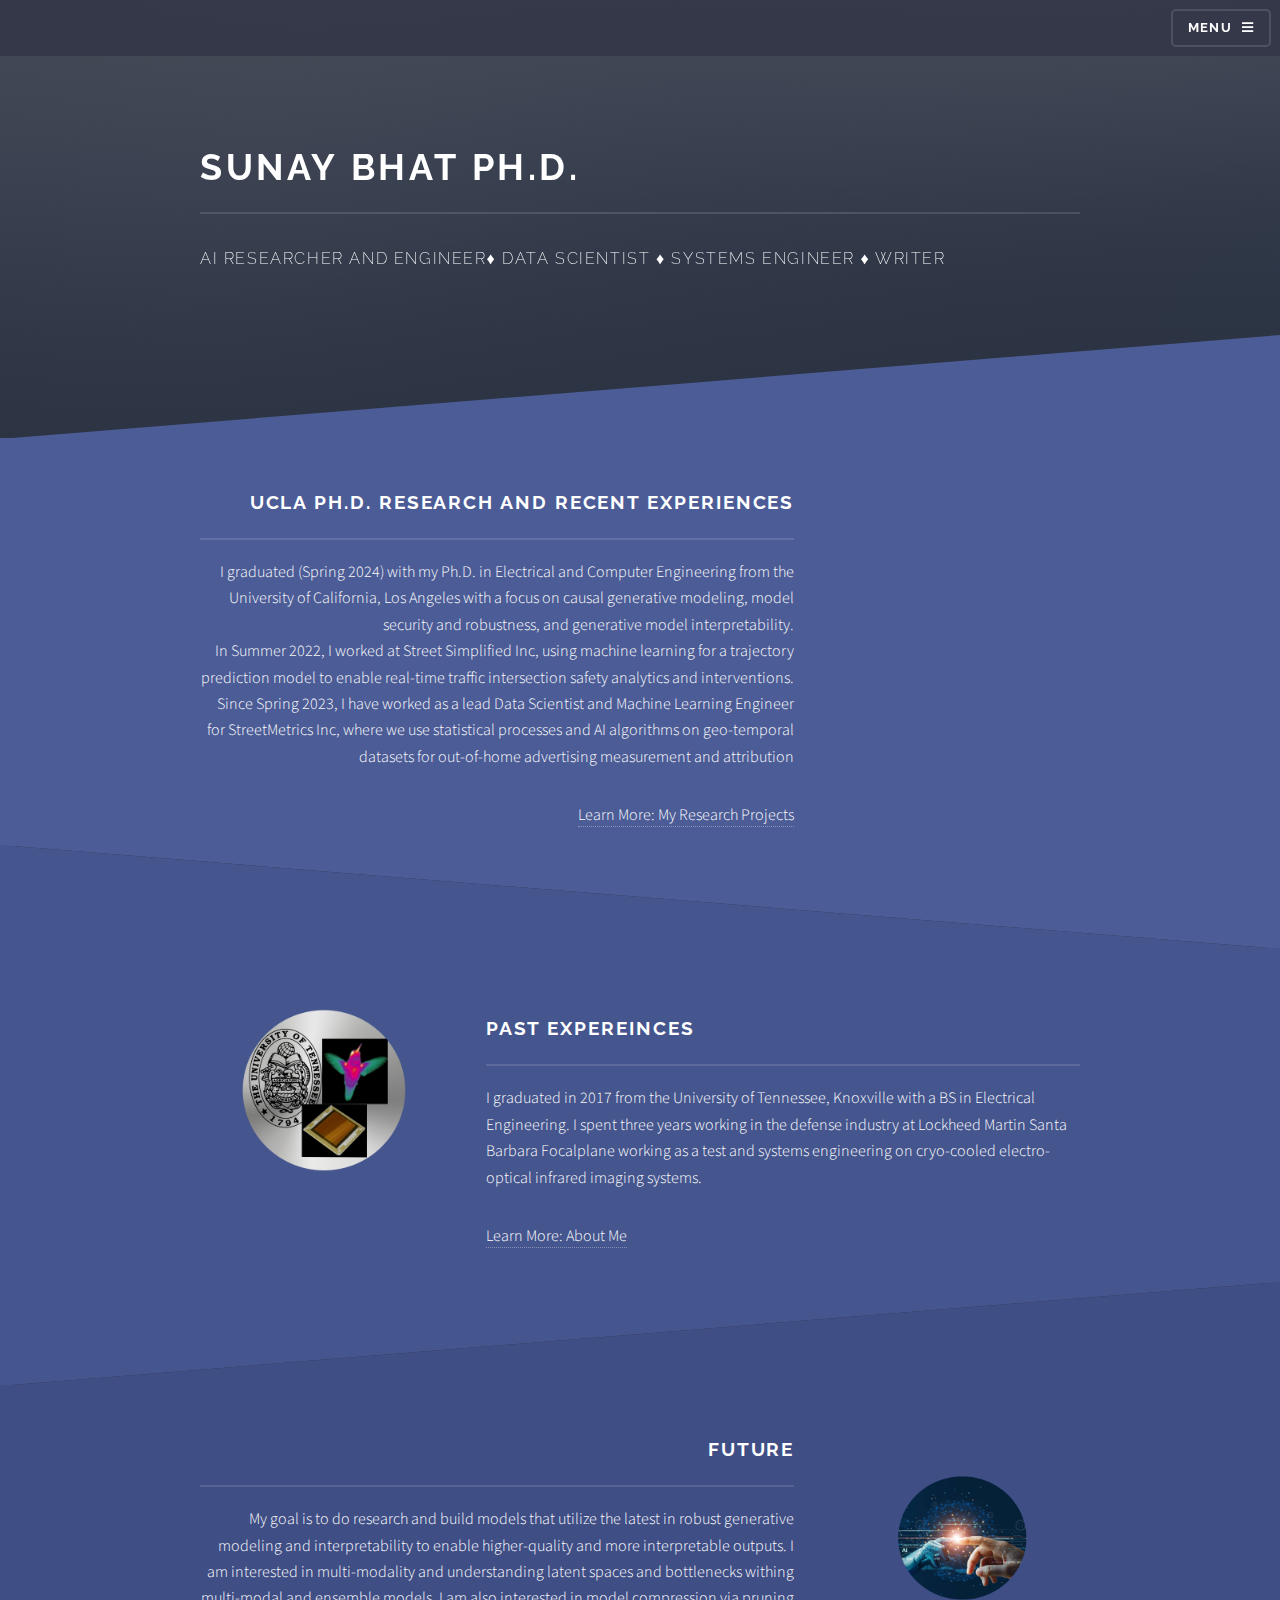
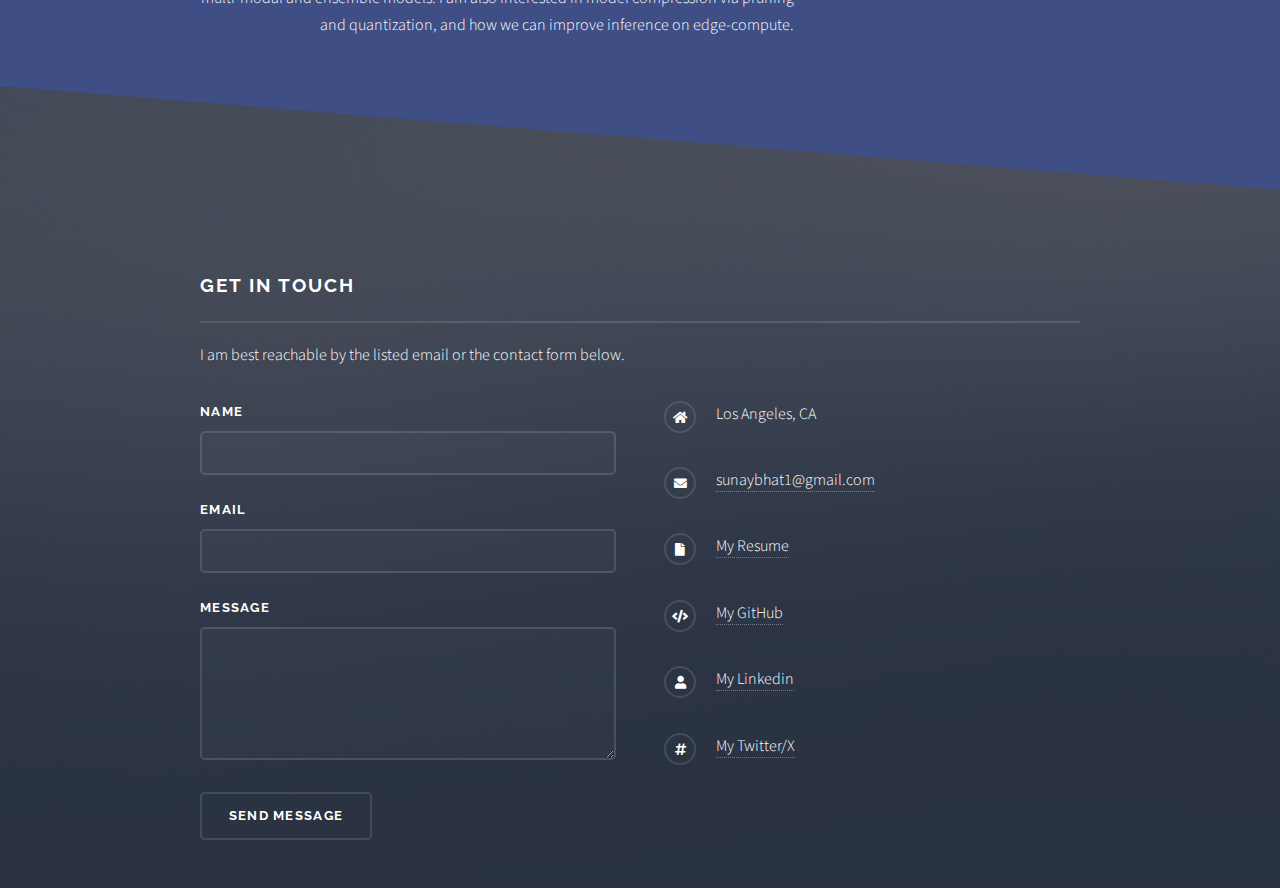
==== commit fef2d157: "Flip order put research/projects second" ====
--- a/index.html
+++ b/index.html
@@ -30,9 +30,12 @@
 							<h2>Menu</h2>
 							<ul class="links">
 								<li><a href="index.html">Home</a></li>
+								<li><a href="portfolio.html">Research and Projects</a></li>
+								<li><a href="BhatmanBlogs.html">Blogs</a></li>
 								<li><a href="about.html">About Me</a></li>
-								<li><a href="portfolio.html">Research and Projects</a></li>
 								<li><a href="./my_resume.pdf">My Resume</a></li>
+								<li><a href="https://github.com/SunayBhat1">My GitHub</a></li>
+								<li><a href="https://x.com/sunaybhat">My Twitter/X</a></li>
 							</ul>
 							<a href="#" class="close">Close</a>
 						</div>
@@ -41,9 +44,9 @@
 				<!-- Banner -->
 					<section id="banner">
 						<div class="inner">
-							<a class="image"><img src="images/profile.jpeg" style="width:25%;" alt="" /></a>
-							<h2>Sunay Bhat</h2>
-							<p>UCLA Graduate Student <span>&#9830;</span> AI Researcher <span>&#9830;</span> Data Analyst <span>&#9830;</span> Systems Engineer <span>&#9830;</span> Writer</p>
+							<a class="image"><img src="images/profile_2.jpg" style="width:25%;" alt="" /></a>
+							<h2>Sunay Bhat Ph.D.</h2>
+							<p></span> AI Researcher and Engineer<span>&#9830;</span> Data Scientist <span>&#9830;</span> Systems Engineer <span>&#9830;</span> Writer</p>
 						</div>
 					</section>
 
@@ -55,8 +58,12 @@
 								<div class="inner">
 									<a class="image"><img src="images/ucla.png" alt="" /></a>
 									<div class="content">
-										<h2 class="major">UCLA MS/PhD Graduate Student</h2>
-										<p> I am currently a first year Ph.D. student at the University of California, Los Angeles with a focus on the intersection of explainable AI and model generality using causal structural modeling and reinforcement learning methods.</p>
+										<h2 class="major">UCLA Ph.D. Research and Recent Experiences</h2>
+										<p> I graduated (Spring 2024) with my Ph.D. in Electrical and Computer Engineering from the University of California, Los Angeles with a focus on causal generative modeling, model security and robustness, and generative model interpretability. 
+											<br>In Summer 2022, I worked at Street Simplified Inc, using machine learning for a trajectory prediction model
+											to enable real-time traffic intersection safety analytics and interventions.
+											<br>Since Spring 2023, I have worked as a lead Data Scientist and Machine Learning Engineer for StreetMetrics Inc, where we use statistical processes and AI algorithms on geo-temporal datasets for out-of-home advertising measurement and attribution
+										 </p>
 										<a href="portfolio.html" class="about">Learn More: My Research Projects</a>
 									</div>
 								</div>
@@ -80,7 +87,9 @@
 									<a href="#" class="image"><img src="images/future.png" alt="" /></a>
 									<div class="content">
 										<h2 class="major">Future</h2>
-										<p>My goal is to utilize the latest advancements in AI and Data Analytics to improve human-machine interactions, provide valuable causal insights, and inform a new wave of tech-intelligent policy. </p>
+										<p>My goal is to do research and build models that utilize the latest in robust generative modeling and interpretability to enable higher-quality and more interpretable outputs. 
+											I am interested in multi-modality and understanding latent spaces and bottlenecks withing multi-modal and ensemble models.
+											I am also interested in model compression via pruning and quantization, and how we can improve inference on edge-compute. </p>
 									</div>
 								</div>
 							</section>
@@ -112,11 +121,12 @@
 								</ul>
 							</form>
 							<ul class="contact">
-								<li class="icon solid fa-home">Santa Barbara, CA</li>
-								<li class="icon solid fa-phone">(865) 898-4443</li>
+								<li class="icon solid fa-home">Los Angeles, CA</li>
 								<li class="icon solid fa-envelope"><a href="mailto:sunaybhat1@gmail.com" title="Personal Email">sunaybhat1@gmail.com</a></li>
 								<li class="icon solid fa-file"><a href="./my_resume.pdf">My Resume</a></li>
+								<li class="icon solid fa-code"><a href="https://github.com/SunayBhat1">My GitHub</a></li>
 								<li class="icon solid fa-user"><a href="https://www.linkedin.com/in/sunay-b-a578939b/"> My Linkedin</a></li>
+								<li class="icon solid fa-hashtag"><a href="https://x.com/sunaybhat"> My Twitter/X</a></li>
 							</ul>
 						</div>
 					</section>
